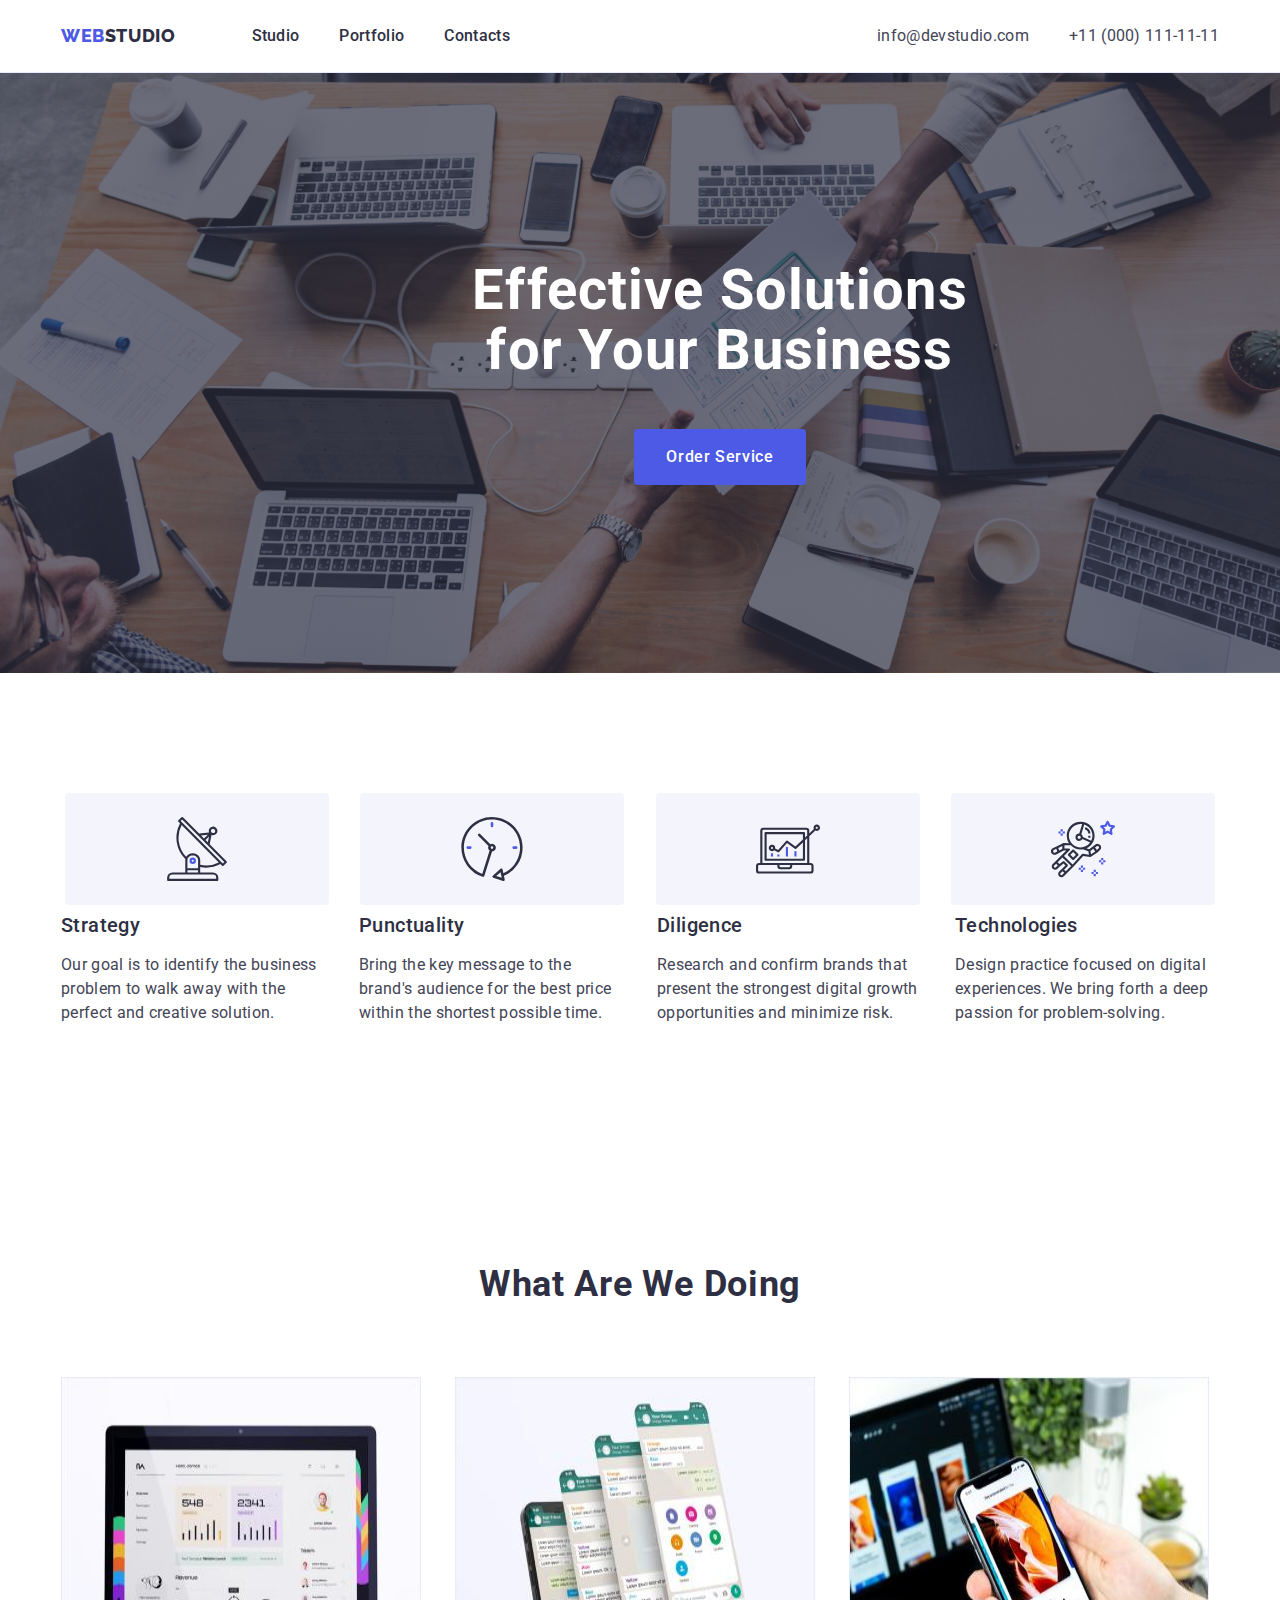
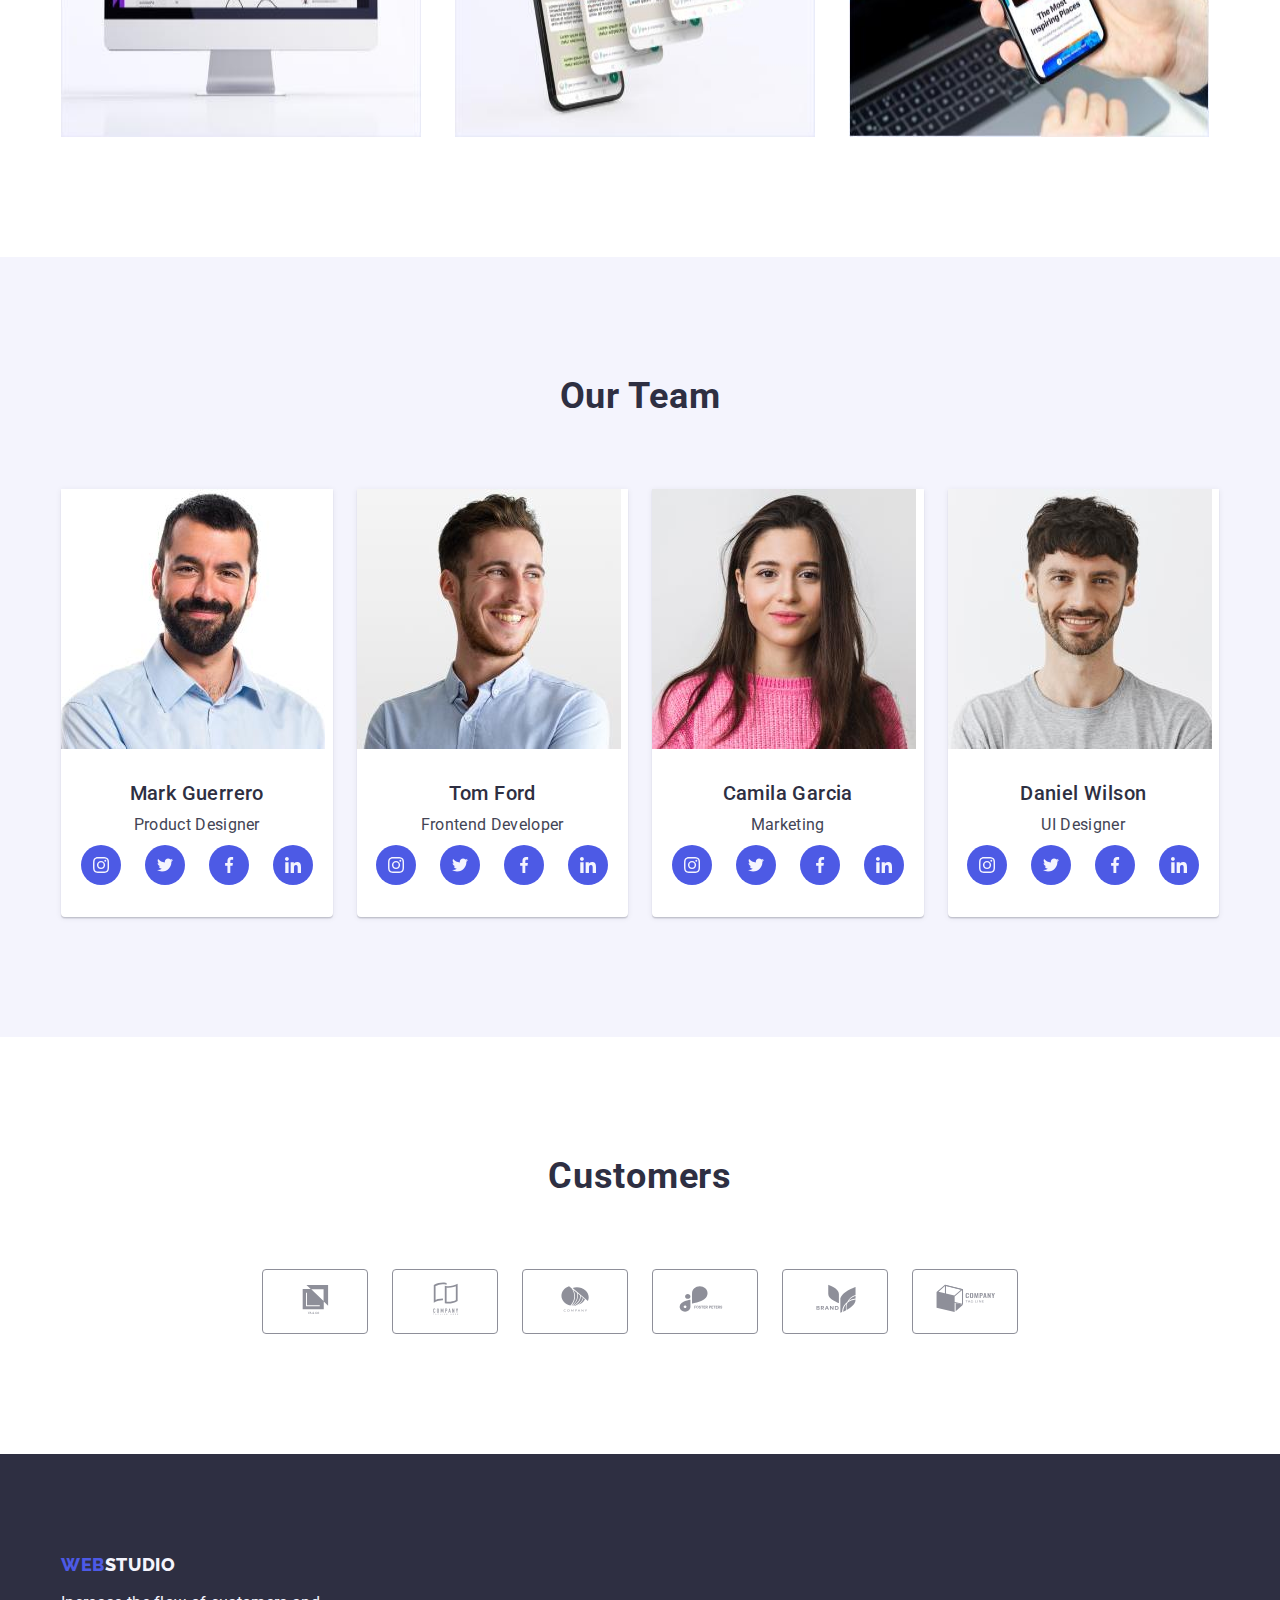
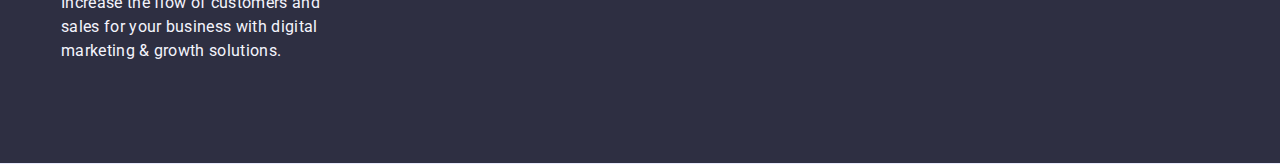
==== index.html @ c8a655fc "changed" ====
<!DOCTYPE html>
<html lang="en">
  <head>
    <meta charset="utf-8" />
    <title>Studio</title>
    <link rel="preconnect" href="https://fonts.googleapis.com" />
    <link rel="preconnect" href="https://fonts.gstatic.com" crossorigin />
    <link
      href="https://fonts.googleapis.com/css2?family=Raleway:wght@800&family=Roboto:wght@400;500;700;900&display=swap"
      rel="stylesheet"
    />
    <link
      rel="stylesheet"
      href="https://cdnjs.cloudflare.com/ajax/libs/modern-normalize/2.0.0/modern-normalize.min.css"
      integrity="sha512-4xo8blKMVCiXpTaLzQSLSw3KFOVPWhm/TRtuPVc4WG6kUgjH6J03IBuG7JZPkcWMxJ5huwaBpOpnwYElP/m6wg=="
      crossorigin="anonymous"
      referrerpolicy="no-referrer"
    />
    <link rel="stylesheet" href="./css/styles.css" />
  </head>
  <body>
    <header class="page-header">
      <div class="header-container container">
        <nav class="page-nav">
          <a href="./index.html" class="link-logo link">
            Web<span class="logo-web">Studio</span>
          </a>
          <ul class="page-nav-list list">
            <li>
              <a class="link-top link" href="./index.html">Studio</a>
            </li>
            <li>
              <a class="link-top link" href="./portfolio.html">Portfolio</a>
            </li>
            <li>
              <a class="link-top link" href="">Contacts</a>
            </li>
          </ul>
        </nav>
        <address>
          <ul class="link-contact list">
            <li>
              <a class="contact link" href="mailto:info@devstudio.com"
                >info@devstudio.com</a
              >
            </li>
            <li>
              <a class="contact link" href="tel:+110001111111"
                >+11 (000) 111-11-11</a
              >
            </li>
          </ul>
        </address>
      </div>
    </header>
    <main>
      <!--Hero-->
      <section class="hero">
        <div class="hero-container container">
          <h1 class="h-hero">Effective Solutions for Your Business</h1>
          <button class="button-hero" type="button">Order Service</button>
        </div>
      </section>
      <!--Section 1-->
      <section class="section">
        <div class="container">
          <h2 class="visually-hidden">Features</h2>
          <ul class="futures-icons list">
            <li class="futures-icons-list">
              <svg class="futures-icon" width="64" height="64">
                <use href="./images/sprite.svg#icon-antenna"></use>
              </svg>
            </li>
            <li class="futures-icons-list">
              <svg class="futures-icon" width="64" height="64">
                <use href="./images/sprite.svg#icon-clock"></use>
              </svg>
            </li>
            <li class="futures-icons-list">
              <svg class="futures-icon" width="64" height="64">
                <use href="./images/sprite.svg#icon-diagram"></use>
              </svg>
            </li>
            <li class="futures-icons-list">
              <svg class="futures-icon" width="64" height="64">
                <use href="./images/sprite.svg#icon-astronaut"></use>
              </svg>
            </li>
          </ul>
          <ul class="futures-list list">
            <li class="futures-item">
              <h3 class="heading-th">Strategy</h3>
              <p class="paragraph">
                Our goal is to identify the business problem to walk away with
                the perfect and creative solution.
              </p>
            </li>
            <li class="futures-item">
              <h3 class="heading-th">Punctuality</h3>
              <p class="paragraph">
                Bring the key message to the brand's audience for the best price
                within the shortest possible time.
              </p>
            </li>
            <li class="futures-item">
              <h3 class="heading-th">Diligence</h3>
              <p class="paragraph">
                Research and confirm brands that present the strongest digital
                growth opportunities and minimize risk.
              </p>
            </li>
            <li class="futures-item">
              <h3 class="heading-th">Technologies</h3>
              <p class="paragraph">
                Design practice focused on digital experiences. We bring forth a
                deep passion for problem-solving.
              </p>
            </li>
          </ul>
        </div>
      </section>
      <!--Section 2-->
      <section class="section">
        <div class="container">
          <h2 class="heading-doing heading-tw">What are we doing</h2>
          <ul class="doing-container list">
            <li class="doing-item">
              <img
                src="./images/screen.jpg"
                alt="Screen laptop"
                width="360"
                height="360"
              />
            </li>
            <li class="doing-item">
              <img
                src="./images/phone.jpg"
                alt="Phone screen"
                width="360"
                height="360"
              />
            </li>
            <li class="doing-item">
              <img
                src="./images/laptop.jpg"
                alt="Phone and screen"
                width="360"
                height="360"
              />
            </li>
          </ul>
        </div>
      </section>
      <!--Section 3-->
      <section class="team section">
        <div class="container">
          <h2 class="heading-tw">Our Team</h2>
          <ul class="team-list list">
            <li class="worker">
              <img
                src="./images/mark_guerrero.jpg"
                alt="Mark Guerrero"
                width="264"
              />
              <div class="worker-card">
                <h3 class="heading-th">Mark Guerrero</h3>
                <p class="paragraph">Product Designer</p>
                <ul class="worker-sotial-list list">
                  <li class="worker-sotial">
                    <svg class="sotial-icons" width="16" height="16">
                      <use href="./images/sprite.svg#icon-instagram"></use>
                    </svg>
                  </li>
                  <li class="worker-sotial">
                    <svg class="sotial-icons" width="16" height="16">
                      <use href="./images/sprite.svg#icon-twitter"></use>
                    </svg>
                  </li>
                  <li class="worker-sotial">
                    <svg class="sotial-icons" width="16" height="16">
                      <use href="./images/sprite.svg#icon-facebook"></use>
                    </svg>
                  </li>
                  <li class="worker-sotial">
                    <svg class="sotial-icons" width="16" height="16">
                      <use href="./images/sprite.svg#icon-linkedin"></use>
                    </svg>
                  </li>
                </ul>
              </div>
            </li>
            <li class="worker">
              <img src="./images/tom_ford.jpg" alt="Tom Ford" width="264" />
              <div class="worker-card">
                <h3 class="heading-th">Tom Ford</h3>
                <p class="paragraph">Frontend Developer</p>
                <ul class="worker-sotial-list list">
                  <li class="worker-sotial">
                    <svg class="sotial-icons" width="16" height="16">
                      <use href="./images/sprite.svg#icon-instagram"></use>
                    </svg>
                  </li>
                  <li class="worker-sotial">
                    <svg class="sotial-icons" width="16" height="16">
                      <use href="./images/sprite.svg#icon-twitter"></use>
                    </svg>
                  </li>
                  <li class="worker-sotial">
                    <svg class="sotial-icons" width="16" height="16">
                      <use href="./images/sprite.svg#icon-facebook"></use>
                    </svg>
                  </li>
                  <li class="worker-sotial">
                    <svg class="sotial-icons" width="16" height="16">
                      <use href="./images/sprite.svg#icon-linkedin"></use>
                    </svg>
                  </li>
                </ul>
              </div>
            </li>
            <li class="worker">
              <img
                src="./images/camila_garcia.jpg"
                alt="Camila Garcia"
                width="264"
              />
              <div class="worker-card">
                <h3 class="heading-th">Camila Garcia</h3>
                <p class="paragraph">Marketing</p>
                <ul class="worker-sotial-list list">
                  <li class="worker-sotial">
                    <svg class="sotial-icons" width="16" height="16">
                      <use href="./images/sprite.svg#icon-instagram"></use>
                    </svg>
                  </li>
                  <li class="worker-sotial">
                    <svg class="sotial-icons" width="16" height="16">
                      <use href="./images/sprite.svg#icon-twitter"></use>
                    </svg>
                  </li>
                  <li class="worker-sotial">
                    <svg class="sotial-icons" width="16" height="16">
                      <use href="./images/sprite.svg#icon-facebook"></use>
                    </svg>
                  </li>
                  <li class="worker-sotial">
                    <svg class="sotial-icons" width="16" height="16">
                      <use href="./images/sprite.svg#icon-linkedin"></use>
                    </svg>
                  </li>
                </ul>
              </div>
            </li>
            <li class="worker">
              <img
                src="./images/daniel_wilson.jpg"
                alt="Daniel Wilson"
                width="264"
              />
              <div class="worker-card">
                <h3 class="heading-th">Daniel Wilson</h3>
                <p class="paragraph">UI Designer</p>
                <ul class="worker-sotial-list list">
                  <li class="worker-sotial">
                    <svg class="sotial-icons" width="16" height="16">
                      <use href="./images/sprite.svg#icon-instagram"></use>
                    </svg>
                  </li>
                  <li class="worker-sotial">
                    <svg class="sotial-icons" width="16" height="16">
                      <use href="./images/sprite.svg#icon-twitter"></use>
                    </svg>
                  </li>
                  <li class="worker-sotial">
                    <svg class="sotial-icons" width="16" height="16">
                      <use href="./images/sprite.svg#icon-facebook"></use>
                    </svg>
                  </li>
                  <li class="worker-sotial">
                    <svg class="sotial-icons" width="16" height="16">
                      <use href="./images/sprite.svg#icon-linkedin"></use>
                    </svg>
                  </li>
                </ul>
              </div>
            </li>
          </ul>
        </div>
      </section>
      <!-- Section Customers -->
      <section class="customers section">
        <div class="container">
          <h2 class="heading-tw">Customers</h2>
          <ul class="customer-list list">
            <li class="customers-item">
              <svg class="customer-icon" width="104" height="56">
                <use href="./images/sprite.svg#icon-client-1"></use>
              </svg>
            </li>
            <li class="customers-item">
              <svg class="customer-icon" width="104" height="56">
                <use href="./images/sprite.svg#icon-client-2"></use>
              </svg>
            </li>
            <li class="customers-item">
              <svg class="customer-icon" width="104" height="56">
                <use href="./images/sprite.svg#icon-client-3"></use>
              </svg>
            </li>
            <li class="customers-item">
              <svg class="customer-icon" width="104" height="56">
                <use href="./images/sprite.svg#icon-client-4"></use>
              </svg>
            </li>
            <li class="customers-item">
              <svg class="customer-icon" width="104" height="56">
                <use href="./images/sprite.svg#icon-client-5"></use>
              </svg>
            </li>
            <li class="customers-item">
              <svg class="customer-icon" width="104" height="56">
                <use href="./images/sprite.svg#icon-client-6"></use>
              </svg>
            </li>
          </ul>
        </div>
      </section>
    </main>
    <footer class="basement">
      <div class="container">
        <a href="./index.html" class="link-logo link">
          Web<span class="logo-web">Studio</span>
        </a>
        <p class="basement-text">
          Increase the flow of customers and sales for your business with
          digital marketing & growth solutions.
        </p>
      </div>
    </footer>
  </body>
</html>
---- css/styles.css ----
:root {
    --navyblue: #2E2F42;
    --slate: #434455;
    --iris: #4D5AE5;
    --cloud: #F4F4FD;
    --white: #FFF;
    --ocean: #404BBF;
    --cornflower: #E7E9FC;
    --grey: rgba(46, 47, 66, 0.70);
    --lightslate: #8E8F99;
    --green: #31D0AA;
}

body {
    color: var(--slate);
    font-family: Roboto, sans-serif;
    font-size: 16px;
    font-weight: 400;
    line-height: 1.5;
    letter-spacing: 0.02em;
    background-color: var(--white);
    border-bottom: 1px solid var(--cornflower);
    margin: 0;

}

.list {
    list-style-type: none;
}

.heading-tw {
    color: var(--navyblue);
    text-align: center;
    font-size: 36px;
    font-weight: 700;
    line-height: 1.11;
    letter-spacing: 0.02em;
    text-transform: capitalize;
    margin-bottom: 72px;
}

.heading-th {
    color: var(--navyblue);
    font-size: 20px;
    font-weight: 500;
    line-height: 1.2;
    letter-spacing: 0.02em;
    margin-bottom: 8px;
}

.link {
    text-decoration: none;
}

.container {
    max-width: 1158px;
    padding: 0 15px;
    margin: 0 auto;
}

h1,
h2,
h3,
h4,
h5,
h6,
p {
    margin: 0;
}

ul,
ol {
    margin: 0;
    padding-left: 0;
}

img {
    display: block;
}

.visually-hidden {
    position: absolute;
    width: 1px;
    height: 1px;
    margin: -1px;
    border: 0;
    padding: 0;
    white-space: nowrap;
    clip-path: inset(100%);
    clip: rect(0 0 0 0);
    overflow: hidden;
}

.section {
    padding-top: 120px;
    padding-bottom: 120px;
}

/* Header section*/

.header-container {
    display: flex;
    align-items: center;
}

.page-header {
    border-bottom: 1px solid var(--cornflower)
}

.page-nav {
    display: flex;
    margin-right: auto;
    align-items: center;
}

.page-nav-list {
    display: flex;
    gap: 40px;
}

.link-contact {
    display: flex;
    gap: 40px;
}

.link-logo {
    color: var(--iris);
    font-family: Raleway, sans-serif;
    font-size: 18px;
    font-weight: 800;
    line-height: 1.17;
    letter-spacing: 0.034em;
    text-transform: uppercase;
    display: inline-flex;
    align-items: center;
    margin-right: 76px;
}

.logo-web {
    color: var(--navyblue);
    font-family: Raleway, sans-serif;
    font-size: 18px;
    font-weight: 800;
    line-height: 1.17;
    letter-spacing: 0.034em;
    text-transform: uppercase;
}

.link-top {
    display: block;
    color: var(--navyblue);
    font-weight: 500;
    font-size: 16px;
    line-height: 1.5;
    letter-spacing: 0.02em;
    padding-top: 24px;
    padding-bottom: 24px;

}

.link-top:hover,
.link-top:focus {
    color: var(--ocean);
}

.link-contact {
    font-style: normal;
}

.contact {
    display: block;
    padding-top: 24px;
    padding-bottom: 24px;
    color: var(--slate);
    font-size: 16px;
    line-height: 1.5;
    letter-spacing: 0.02em;
}

.contact:hover,
.contact:focus {
    color: var(--ocean);
}

/* STUDIO */
/* Hero section (1) */

.hero {
    background-color: var(--navyblue);
    background-image: linear-gradient(var(--grey), var(--grey)), 
        url('../images/people_office.jpg');
    background-repeat: no-repeat;
    background-size: cover;
    background-position: center;
    padding: 188px 0;
    margin: 0 auto;
    width: 1440px;
}

.hero .container {
    display: flex;
    align-items: center;
    flex-direction: column;
    gap: 48px;
}

.h-hero {
    color: var(--white);
    text-align: center;
    font-size: 56px;
    font-weight: 700;
    line-height: 1.07;
    letter-spacing: 0.02em;
    max-width: 496px
}

.button-hero {
    background-color: var(--iris);
    color: var(--white);
    font-family: "Roboto", sans-serif;
    text-align: center;
    font-size: 16px;
    font-weight: 500;
    line-height: 1.5;
    letter-spacing: 0.04em;
    cursor: pointer;
    min-width: 169px;
    height: 56px;
    border: none;
    border-radius: 4px;
    padding: 16px 32px;
}

.button-hero:hover,
.button-hero:focus {
    background-color: var(--ocean);
}

/* Future Studio Section (2)*/
.futures-list {
    display: flex;
    justify-content: space-between;
    gap: 24px;
}

.futures-item {
    display: flex;
    width: 264px;
    flex-direction: column;
    align-items: flex-start;
    gap: 8px;
}
.future-icons {
    display: flex;
    background: var(--cloud);
    border-radius: 4px;
    padding: 24px 100px;
}
.futures-icons {
    display: flex;
    gap: 24px;
    justify-content: space-around;
    margin-bottom: 8px;
}
.futures-icons-list {
    display: flex;
    padding: 24px 100px;
    border-radius: 4px;
    background-color: var(--cloud);
}

/* Doing section (3)*/

.doing-item {
    width: calc((100% - 48px) / 3);
}

.doing-container {
    display: flex;
    gap: 24px;
}

/* Team section (4) */
.team {
    background-color: var(--cloud);
}

.team-list {
    display: flex;
    gap: 24px;

}

.worker {
    width: calc((100% - 72px) / 4);
    border-radius: 0px 0px 4px 4px;
    background-color: var(--white);
    box-shadow: 0px 2px 1px 0px rgba(46, 47, 66, 0.08), 0px 1px 1px 0px rgba(46, 47, 66, 0.16), 0px 1px 6px 0px rgba(46, 47, 66, 0.08);
}

.worker-card {
    padding: 32px 0;
}

.worker-card .heading-th {
    text-align: center;
    margin-bottom: 8px;
}

.worker-card .paragraph {
    text-align: center;
}

.paragraph {
    color: var(--slate);
    font-size: 16px;
    line-height: 1.5;
    letter-spacing: 0.02em;
}

.worker-sotial-list {
    display: flex;
    justify-content: center;
    align-items: center;
    gap: 24px;
    margin-top: 8px;
}

.worker-sotial { 
    display: flex;
    width: 40px;
    height: 40px;
    border-radius: 50%;
    background: var(--iris);
    justify-content: center;
    align-items: center;
 }

.worker-sotial:hover,
.worker-sotial:focus {
    background-color: var(--green);
}
/* Customers section */

.customer-list {
    display: flex;
    justify-content: center;
    gap: 24px;
}
.customers-item {
    max-width: 168px;
    border-radius: 4px;
    border: 1px solid var(--lightslate);
}
/* PORTFOLIO */
/* Portfolio filter */

.filter {
    display: flex;
    padding: 12px 24px;
    justify-content: center;
    align-items: center;
    border-radius: 4px;
    border: 1px solid var(--cornflower);
    font-family: "Roboto", sans-serif;
    color: var(--iris);
    font-size: 16px;
    line-height: 1.5;
    letter-spacing: 0.04em;
    font-weight: 500;
    background-color: var(--cloud);
    cursor: pointer;
}

.filter:hover,
.filter:focus {
    color: var(--white);
    background-color: var(--ocean);
    border: 1px solid transparent;
}

.portfolio-but {
    display: flex;
    justify-content: center;
    gap: 24px;
    margin-bottom: 72px;
}

/* Portfolio section Cards */

.cards {
    display: flex;
    flex-wrap: wrap;
    gap: 48px 24px;
}

.cards-heading {
    color: var(--navyblue);
    font-weight: 500;
    font-size: 20px;
    line-height: 1.2;
    letter-spacing: 0.02em;
    margin-bottom: 8px;
}

.portfolio-card {
    width: calc((100% - 48px) / 3);
}

.portfolio-filters {
    padding: 96px 0 120px 0;
}

.portfolio-text {
    padding: 32px 16px;
    border: 1px solid var(--cornflower);
    border-top: none;
}

/* FOOTER */
.basement {
    background-color: var(--navyblue);
    padding: 100px 0;
}

.basement-text {
    color: var(--cloud);
    max-width: 264px;
}

.basement .logo-web {
    color: var(--cloud)
}

.basement .link-logo {
    display: inline-block;
    margin-bottom: 16px;
}

.basement .container {
    display: block;
}
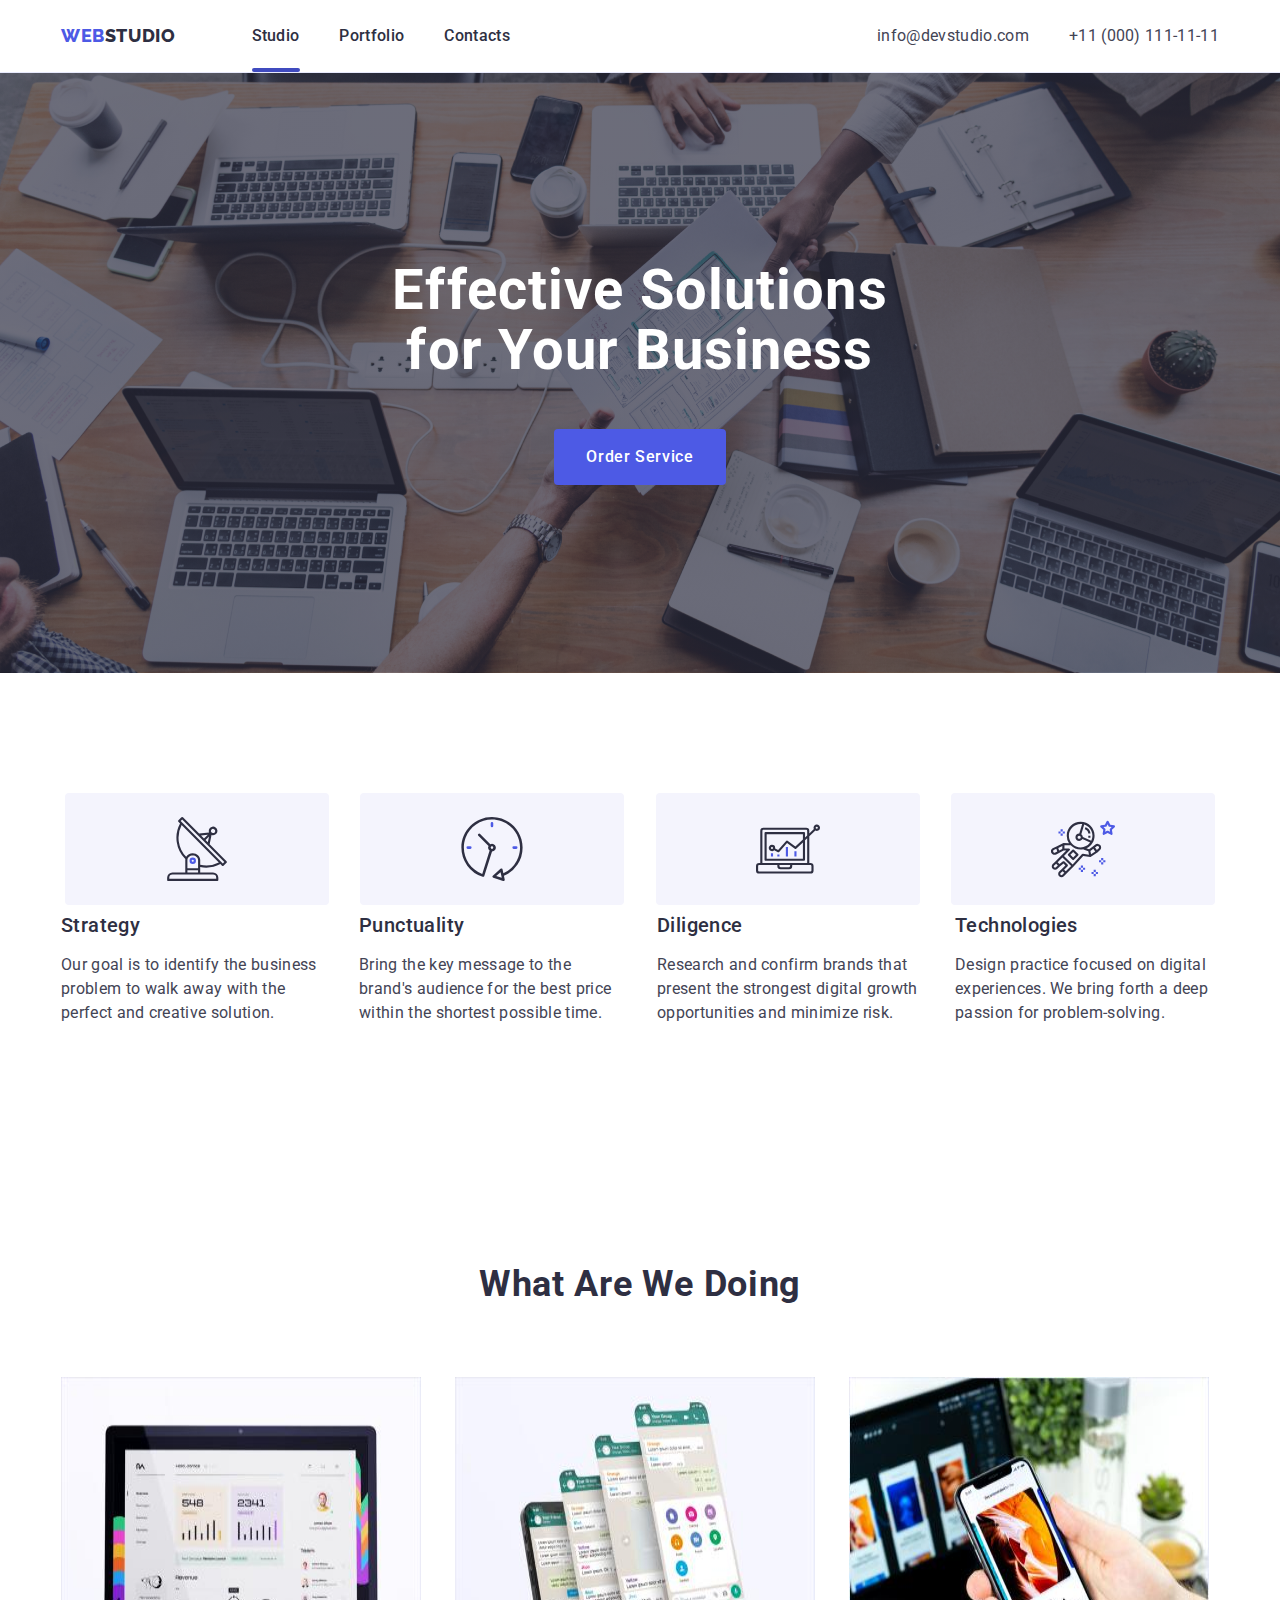
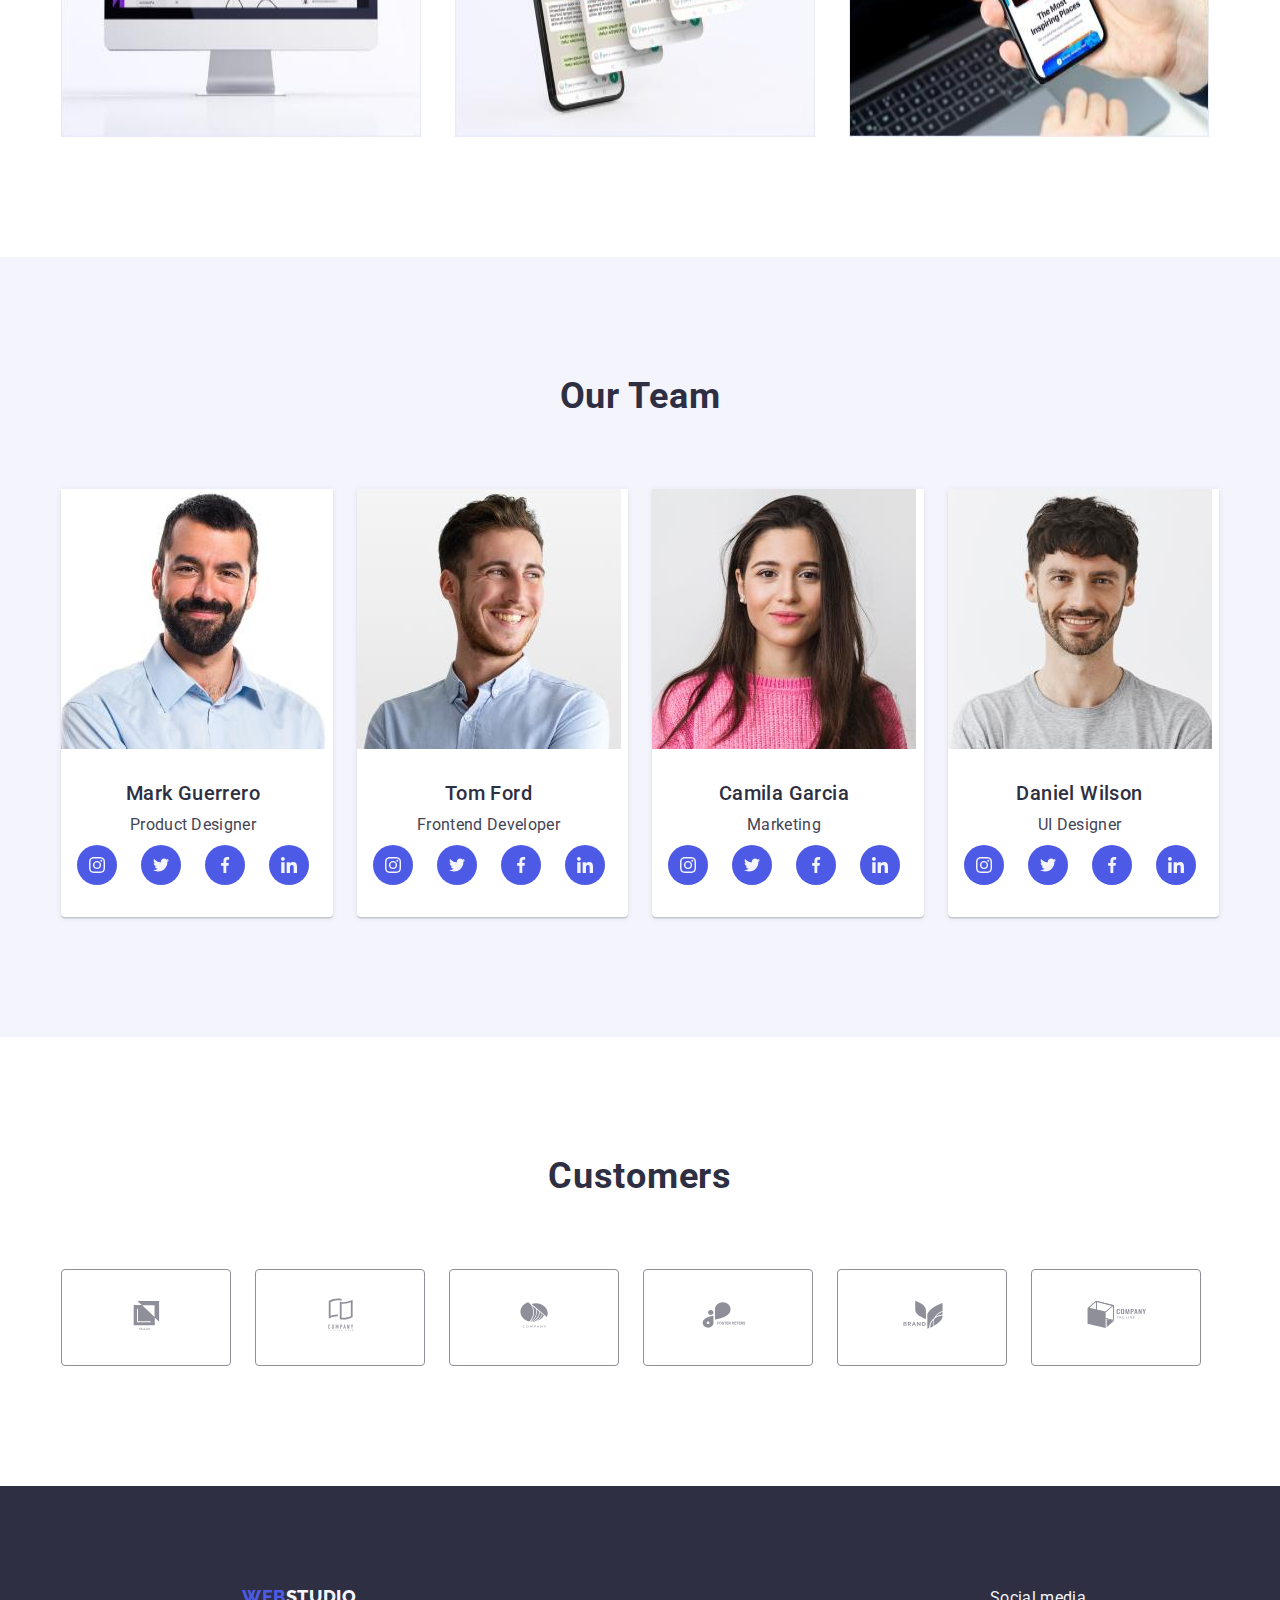
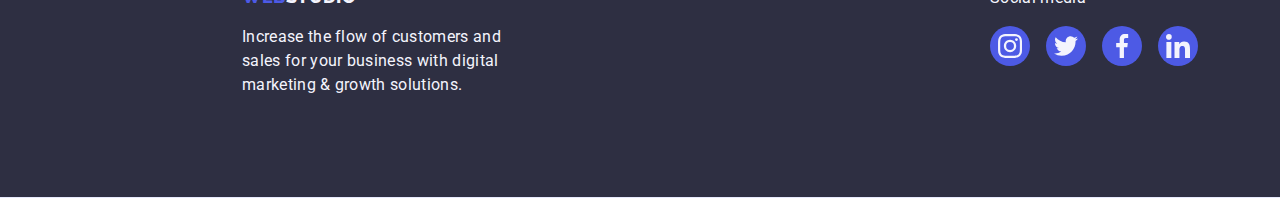
==== commit f4c72246: "work" ====
--- a/index.html
+++ b/index.html
@@ -26,13 +26,13 @@
             Web<span class="logo-web">Studio</span>
           </a>
           <ul class="page-nav-list list">
-            <li>
-              <a class="link-top link" href="./index.html">Studio</a>
-            </li>
-            <li>
+            <li class="nav-link">
+              <a class="link-top studio link" href="./index.html">Studio</a>
+            </li>
+            <li class="nav-link">
               <a class="link-top link" href="./portfolio.html">Portfolio</a>
             </li>
-            <li>
+            <li class="nav-link">
               <a class="link-top link" href="">Contacts</a>
             </li>
           </ul>
@@ -58,7 +58,19 @@
       <section class="hero">
         <div class="hero-container container">
           <h1 class="h-hero">Effective Solutions for Your Business</h1>
-          <button class="button-hero" type="button">Order Service</button>
+          <button class="button-hero" type="button" data-modal-open>
+            Order Service
+          </button>
+
+          <div class="backdrop is-hidden" data-modal>
+            <div class="modal">
+              <button class="modal-btn" type="button" data-modal-close>
+                <svg class="modal-btn-icon" width="8" height="8">
+                  <use href="./images/icons.svg#icon-close-black"></use>
+                </svg>
+              </button>
+            </div>
+          </div>
         </div>
       </section>
       <!--Section 1-->
@@ -68,22 +80,22 @@
           <ul class="futures-icons list">
             <li class="futures-icons-list">
               <svg class="futures-icon" width="64" height="64">
-                <use href="./images/sprite.svg#icon-antenna"></use>
+                <use href="./images/icons.svg#icon-antenna"></use>
               </svg>
             </li>
             <li class="futures-icons-list">
               <svg class="futures-icon" width="64" height="64">
-                <use href="./images/sprite.svg#icon-clock"></use>
+                <use href="./images/icons.svg#icon-clock"></use>
               </svg>
             </li>
             <li class="futures-icons-list">
               <svg class="futures-icon" width="64" height="64">
-                <use href="./images/sprite.svg#icon-diagram"></use>
+                <use href="./images/icons.svg#icon-diagram"></use>
               </svg>
             </li>
             <li class="futures-icons-list">
               <svg class="futures-icon" width="64" height="64">
-                <use href="./images/sprite.svg#icon-astronaut"></use>
+                <use href="./images/icons.svg#icon-astronaut"></use>
               </svg>
             </li>
           </ul>
@@ -168,22 +180,22 @@
                 <ul class="worker-sotial-list list">
                   <li class="worker-sotial">
                     <svg class="sotial-icons" width="16" height="16">
-                      <use href="./images/sprite.svg#icon-instagram"></use>
-                    </svg>
-                  </li>
-                  <li class="worker-sotial">
-                    <svg class="sotial-icons" width="16" height="16">
-                      <use href="./images/sprite.svg#icon-twitter"></use>
-                    </svg>
-                  </li>
-                  <li class="worker-sotial">
-                    <svg class="sotial-icons" width="16" height="16">
-                      <use href="./images/sprite.svg#icon-facebook"></use>
-                    </svg>
-                  </li>
-                  <li class="worker-sotial">
-                    <svg class="sotial-icons" width="16" height="16">
-                      <use href="./images/sprite.svg#icon-linkedin"></use>
+                      <use href="./images/icons.svg#icon-instagram"></use>
+                    </svg>
+                  </li>
+                  <li class="worker-sotial">
+                    <svg class="sotial-icons" width="16" height="16">
+                      <use href="./images/icons.svg#icon-twitter"></use>
+                    </svg>
+                  </li>
+                  <li class="worker-sotial">
+                    <svg class="sotial-icons" width="16" height="16">
+                      <use href="./images/icons.svg#icon-facebook"></use>
+                    </svg>
+                  </li>
+                  <li class="worker-sotial">
+                    <svg class="sotial-icons" width="16" height="16">
+                      <use href="./images/icons.svg#icon-linkedin"></use>
                     </svg>
                   </li>
                 </ul>
@@ -197,22 +209,22 @@
                 <ul class="worker-sotial-list list">
                   <li class="worker-sotial">
                     <svg class="sotial-icons" width="16" height="16">
-                      <use href="./images/sprite.svg#icon-instagram"></use>
-                    </svg>
-                  </li>
-                  <li class="worker-sotial">
-                    <svg class="sotial-icons" width="16" height="16">
-                      <use href="./images/sprite.svg#icon-twitter"></use>
-                    </svg>
-                  </li>
-                  <li class="worker-sotial">
-                    <svg class="sotial-icons" width="16" height="16">
-                      <use href="./images/sprite.svg#icon-facebook"></use>
-                    </svg>
-                  </li>
-                  <li class="worker-sotial">
-                    <svg class="sotial-icons" width="16" height="16">
-                      <use href="./images/sprite.svg#icon-linkedin"></use>
+                      <use href="./images/icons.svg#icon-instagram"></use>
+                    </svg>
+                  </li>
+                  <li class="worker-sotial">
+                    <svg class="sotial-icons" width="16" height="16">
+                      <use href="./images/icons.svg#icon-twitter"></use>
+                    </svg>
+                  </li>
+                  <li class="worker-sotial">
+                    <svg class="sotial-icons" width="16" height="16">
+                      <use href="./images/icons.svg#icon-facebook"></use>
+                    </svg>
+                  </li>
+                  <li class="worker-sotial">
+                    <svg class="sotial-icons" width="16" height="16">
+                      <use href="./images/icons.svg#icon-linkedin"></use>
                     </svg>
                   </li>
                 </ul>
@@ -230,22 +242,22 @@
                 <ul class="worker-sotial-list list">
                   <li class="worker-sotial">
                     <svg class="sotial-icons" width="16" height="16">
-                      <use href="./images/sprite.svg#icon-instagram"></use>
-                    </svg>
-                  </li>
-                  <li class="worker-sotial">
-                    <svg class="sotial-icons" width="16" height="16">
-                      <use href="./images/sprite.svg#icon-twitter"></use>
-                    </svg>
-                  </li>
-                  <li class="worker-sotial">
-                    <svg class="sotial-icons" width="16" height="16">
-                      <use href="./images/sprite.svg#icon-facebook"></use>
-                    </svg>
-                  </li>
-                  <li class="worker-sotial">
-                    <svg class="sotial-icons" width="16" height="16">
-                      <use href="./images/sprite.svg#icon-linkedin"></use>
+                      <use href="./images/icons.svg#icon-instagram"></use>
+                    </svg>
+                  </li>
+                  <li class="worker-sotial">
+                    <svg class="sotial-icons" width="16" height="16">
+                      <use href="./images/icons.svg#icon-twitter"></use>
+                    </svg>
+                  </li>
+                  <li class="worker-sotial">
+                    <svg class="sotial-icons" width="16" height="16">
+                      <use href="./images/icons.svg#icon-facebook"></use>
+                    </svg>
+                  </li>
+                  <li class="worker-sotial">
+                    <svg class="sotial-icons" width="16" height="16">
+                      <use href="./images/icons.svg#icon-linkedin"></use>
                     </svg>
                   </li>
                 </ul>
@@ -263,22 +275,22 @@
                 <ul class="worker-sotial-list list">
                   <li class="worker-sotial">
                     <svg class="sotial-icons" width="16" height="16">
-                      <use href="./images/sprite.svg#icon-instagram"></use>
-                    </svg>
-                  </li>
-                  <li class="worker-sotial">
-                    <svg class="sotial-icons" width="16" height="16">
-                      <use href="./images/sprite.svg#icon-twitter"></use>
-                    </svg>
-                  </li>
-                  <li class="worker-sotial">
-                    <svg class="sotial-icons" width="16" height="16">
-                      <use href="./images/sprite.svg#icon-facebook"></use>
-                    </svg>
-                  </li>
-                  <li class="worker-sotial">
-                    <svg class="sotial-icons" width="16" height="16">
-                      <use href="./images/sprite.svg#icon-linkedin"></use>
+                      <use href="./images/icons.svg#icon-instagram"></use>
+                    </svg>
+                  </li>
+                  <li class="worker-sotial">
+                    <svg class="sotial-icons" width="16" height="16">
+                      <use href="./images/icons.svg#icon-twitter"></use>
+                    </svg>
+                  </li>
+                  <li class="worker-sotial">
+                    <svg class="sotial-icons" width="16" height="16">
+                      <use href="./images/icons.svg#icon-facebook"></use>
+                    </svg>
+                  </li>
+                  <li class="worker-sotial">
+                    <svg class="sotial-icons" width="16" height="16">
+                      <use href="./images/icons.svg#icon-linkedin"></use>
                     </svg>
                   </li>
                 </ul>
@@ -294,32 +306,32 @@
           <ul class="customer-list list">
             <li class="customers-item">
               <svg class="customer-icon" width="104" height="56">
-                <use href="./images/sprite.svg#icon-client-1"></use>
-              </svg>
-            </li>
-            <li class="customers-item">
-              <svg class="customer-icon" width="104" height="56">
-                <use href="./images/sprite.svg#icon-client-2"></use>
-              </svg>
-            </li>
-            <li class="customers-item">
-              <svg class="customer-icon" width="104" height="56">
-                <use href="./images/sprite.svg#icon-client-3"></use>
-              </svg>
-            </li>
-            <li class="customers-item">
-              <svg class="customer-icon" width="104" height="56">
-                <use href="./images/sprite.svg#icon-client-4"></use>
-              </svg>
-            </li>
-            <li class="customers-item">
-              <svg class="customer-icon" width="104" height="56">
-                <use href="./images/sprite.svg#icon-client-5"></use>
-              </svg>
-            </li>
-            <li class="customers-item">
-              <svg class="customer-icon" width="104" height="56">
-                <use href="./images/sprite.svg#icon-client-6"></use>
+                <use href="./images/icons.svg#icon-client-1"></use>
+              </svg>
+            </li>
+            <li class="customers-item">
+              <svg class="customer-icon" width="104" height="56">
+                <use href="./images/icons.svg#icon-client-2"></use>
+              </svg>
+            </li>
+            <li class="customers-item">
+              <svg class="customer-icon" width="104" height="56">
+                <use href="./images/icons.svg#icon-client-3"></use>
+              </svg>
+            </li>
+            <li class="customers-item">
+              <svg class="customer-icon" width="104" height="56">
+                <use href="./images/icons.svg#icon-client-4"></use>
+              </svg>
+            </li>
+            <li class="customers-item">
+              <svg class="customer-icon" width="104" height="56">
+                <use href="./images/icons.svg#icon-client-5"></use>
+              </svg>
+            </li>
+            <li class="customers-item">
+              <svg class="customer-icon" width="104" height="56">
+                <use href="./images/icons.svg#icon-client-6"></use>
               </svg>
             </li>
           </ul>
@@ -327,7 +339,7 @@
       </section>
     </main>
     <footer class="basement">
-      <div class="container">
+      <div class="container-base-logo container">
         <a href="./index.html" class="link-logo link">
           Web<span class="logo-web">Studio</span>
         </a>
@@ -336,6 +348,32 @@
           digital marketing & growth solutions.
         </p>
       </div>
+      <div class="container-base-sotial container">
+        <p class="basement-text">Social media</p>
+        <ul class="base-sotial list">
+          <li class="base-icon">
+            <svg class="sotial-icon" width="24" height="24">
+              <use href="./images/icons.svg#icon-instagram"></use>
+            </svg>
+          </li>
+          <li class="base-icon">
+            <svg class="sotial-icon" width="24" height="24">
+              <use href="./images/icons.svg#icon-twitter"></use>
+            </svg>
+          </li>
+          <li class="base-icon">
+            <svg class="sotial-icon" width="24" height="24">
+              <use href="./images/icons.svg#icon-facebook"></use>
+            </svg>
+          </li>
+          <li class="base-icon">
+            <svg class="sotial-icon" width="24" height="24">
+              <use href="./images/icons.svg#icon-linkedin"></use>
+            </svg>
+          </li>
+        </ul>
+      </div>
     </footer>
+    <script src="./js/modal.js"></script>
   </body>
 </html>
--- a/css/styles.css
+++ b/css/styles.css
@@ -9,6 +9,8 @@
     --grey: rgba(46, 47, 66, 0.70);
     --lightslate: #8E8F99;
     --green: #31D0AA;
+    --navyblue-modal: rgba(46, 47, 66, 0.40);
+    --dairy: #FCFCFC;
 }
 
 body {
@@ -118,6 +120,10 @@
     gap: 40px;
 }
 
+.nav-link {
+    position: relative;
+}
+
 .link-contact {
     display: flex;
     gap: 40px;
@@ -155,12 +161,38 @@
     letter-spacing: 0.02em;
     padding-top: 24px;
     padding-bottom: 24px;
-
+    transition-property: color;
+    transition-timing-function: cubic-bezier(0.4, 0, 0.2, 1);
+    transition-duration: 250ms;
 }
 
 .link-top:hover,
 .link-top:focus {
     color: var(--ocean);
+}
+
+.studio::after {
+    position: absolute;
+    bottom: 0;
+    left: 0;
+    content: '';
+    display: block;
+    width: 48px;
+    height: 4px;
+    border-radius: 2px;
+    background-color: var(--ocean);
+}
+
+.portfolio::after {
+    position: absolute;
+    bottom: 0;
+    left: 0;
+    content: '';
+    display: block;
+    width: 66px;
+    height: 4px;
+    border-radius: 2px;
+    background-color: var(--ocean);
 }
 
 .link-contact {
@@ -175,6 +207,9 @@
     font-size: 16px;
     line-height: 1.5;
     letter-spacing: 0.02em;
+    transition-property: color;
+    transition-timing-function: cubic-bezier(0.4, 0, 0.2, 1);
+    transition-duration: 250ms;
 }
 
 .contact:hover,
@@ -194,7 +229,7 @@
     background-position: center;
     padding: 188px 0;
     margin: 0 auto;
-    width: 1440px;
+    max-width: 1440px;
 }
 
 .hero .container {
@@ -229,11 +264,78 @@
     border: none;
     border-radius: 4px;
     padding: 16px 32px;
+    transition-property: background-color;
+    transition-timing-function: cubic-bezier(0.4, 0, 0.2, 1);
 }
 
 .button-hero:hover,
 .button-hero:focus {
     background-color: var(--ocean);
+    transition-duration: 250ms;
+}
+
+.backdrop {
+    background: var(--navyblue-modal);
+    position: fixed;
+    top: 0;
+    left: 0;
+    width: 100%;
+    height: 100%;
+
+    opacity: 1;
+    visibility: visible;
+    transition: opacity 250ms ease-in-out, visibility 250ms ease-in-out;
+}
+
+.modal {
+    position: absolute;
+    top: 50%;
+    left: 50%;
+    transform: translateX(-50%) translateY(-50%);
+    width: 408px;
+    min-height: 584px;
+    border-radius: 4px;
+    background-color: var(--dairy);
+    box-shadow: 0px 2px 1px 0px rgba(0, 0, 0, 0.20), 
+        0px 1px 3px 0px rgba(0, 0, 0, 0.12), 
+        0px 1px 1px 0px rgba(0, 0, 0, 0.14);
+    transition: transform 250ms cubic-bezier(0.4, 0, 0.2, 1),
+                opacity 250ms cubic-bezier(0.4, 0, 0.2, 1);
+}
+
+.backdrop.is-hidden .modal{
+    transform: translateX(-50%) translateY(-70%);
+    opacity: 0;
+}
+
+.modal-btn {
+    display: flex;
+    justify-content: center;
+    align-items: center;
+    padding: 0;
+    width: 24px;
+    height: 24px;
+    border: #d0d2e3;
+    background-color: var(--cornflower);
+    border-radius: 50%;
+    cursor: pointer;
+    position: absolute;
+    top: 24px;
+    right: 24px;
+    transition: background-color 250ms cubic-bezier(0.4, 0, 0.2, 1), 
+                fill 250ms cubic-bezier(0.4, 0, 0.2, 1);
+}
+
+.modal-btn:hover,
+.modal-btn:focus {
+    background-color: var(--ocean);
+    fill: var(--white)
+}
+
+.backdrop.is-hidden {
+    opacity: 0;
+    pointer-events: none;
+    visibility: hidden;
 }
 
 /* Future Studio Section (2)*/
@@ -283,6 +385,8 @@
 /* Team section (4) */
 .team {
     background-color: var(--cloud);
+    max-width: 1440px;
+    margin: 0 auto;
 }
 
 .team-list {
@@ -295,11 +399,14 @@
     width: calc((100% - 72px) / 4);
     border-radius: 0px 0px 4px 4px;
     background-color: var(--white);
-    box-shadow: 0px 2px 1px 0px rgba(46, 47, 66, 0.08), 0px 1px 1px 0px rgba(46, 47, 66, 0.16), 0px 1px 6px 0px rgba(46, 47, 66, 0.08);
+    box-shadow: 0px 2px 1px 0px rgba(46, 47, 66, 0.08), 
+    0px 1px 1px 0px rgba(46, 47, 66, 0.16), 
+    0px 1px 6px 0px rgba(46, 47, 66, 0.08);
 }
 
 .worker-card {
     padding: 32px 0;
+    width: 264px;
 }
 
 .worker-card .heading-th {
@@ -334,6 +441,10 @@
     background: var(--iris);
     justify-content: center;
     align-items: center;
+    flex-shrink: 0;
+    transition-property: background-color;
+    transition-timing-function: cubic-bezier(0.4, 0, 0.2, 1);
+    transition-duration: 250ms;
  }
 
 .worker-sotial:hover,
@@ -343,12 +454,13 @@
 /* Customers section */
 
 .customer-list {
-    display: flex;
+    display: inline-flex;
     justify-content: center;
     gap: 24px;
 }
 .customers-item {
-    max-width: 168px;
+    width: calc((100% - 5*24px) / 6);
+    padding: 16px 32px;
     border-radius: 4px;
     border: 1px solid var(--lightslate);
 }
@@ -370,6 +482,9 @@
     font-weight: 500;
     background-color: var(--cloud);
     cursor: pointer;
+    transition-property: background-color, color, border;
+    transition-timing-function: cubic-bezier(0.4, 0, 0.2, 1);
+    transition-duration: 250ms;
 }
 
 .filter:hover,
@@ -377,6 +492,9 @@
     color: var(--white);
     background-color: var(--ocean);
     border: 1px solid transparent;
+    box-shadow: 0px 2px 2px 0px rgba(0, 0, 0, 0.12), 
+      0px 2px 1px 0px rgba(0, 0, 0, 0.08), 
+      0px 3px 1px 0px rgba(0, 0, 0, 0.10);
 }
 
 .portfolio-but {
@@ -405,6 +523,8 @@
 
 .portfolio-card {
     width: calc((100% - 48px) / 3);
+    border: 1px solid var(--cornflower);
+    background-color: var(--white);
 }
 
 .portfolio-filters {
@@ -417,10 +537,32 @@
     border-top: none;
 }
 
+.card-wrapper {
+    position: relative;
+}
+
+.wrapper {
+    position: absolute;
+    top: 0;
+    left: 0;
+    transform: translateY(100px);
+    background-color: var(--iris);
+    width: 360px;
+    height: 300px;
+    padding: 40px 32px 164px 32px;
+}
+
+.wrapper-text {
+    color: var(--cloud);
+}
+
 /* FOOTER */
 .basement {
+    display: flex;
     background-color: var(--navyblue);
     padding: 100px 0;
+    margin: 0 auto;
+    min-width: 1440px;
 }
 
 .basement-text {
@@ -432,11 +574,31 @@
     color: var(--cloud)
 }
 
-.basement .link-logo {
-    display: inline-block;
+.base-sotial {
+    display: flex;
+    gap: 16px;
+}
+.container-base-sotial .basement-text {
     margin-bottom: 16px;
 }
-
-.basement .container {
-    display: block;
-}+.container-base-logo > a {
+    margin-bottom: 18px;
+}
+.base-icon {
+    display: flex;
+    width: 40px;
+    height: 40px;
+    border-radius: 50%;
+    background: var(--iris);
+    justify-content: center;
+    align-items: center;
+    flex-shrink: 0;
+    transition-property: background-color;
+    transition-timing-function: cubic-bezier(0.4, 0, 0.2, 1);
+    transition-duration: 250ms;
+}
+        
+.base-icon:hover,
+.base-icon:focus {
+    background-color: var(--green);
+}
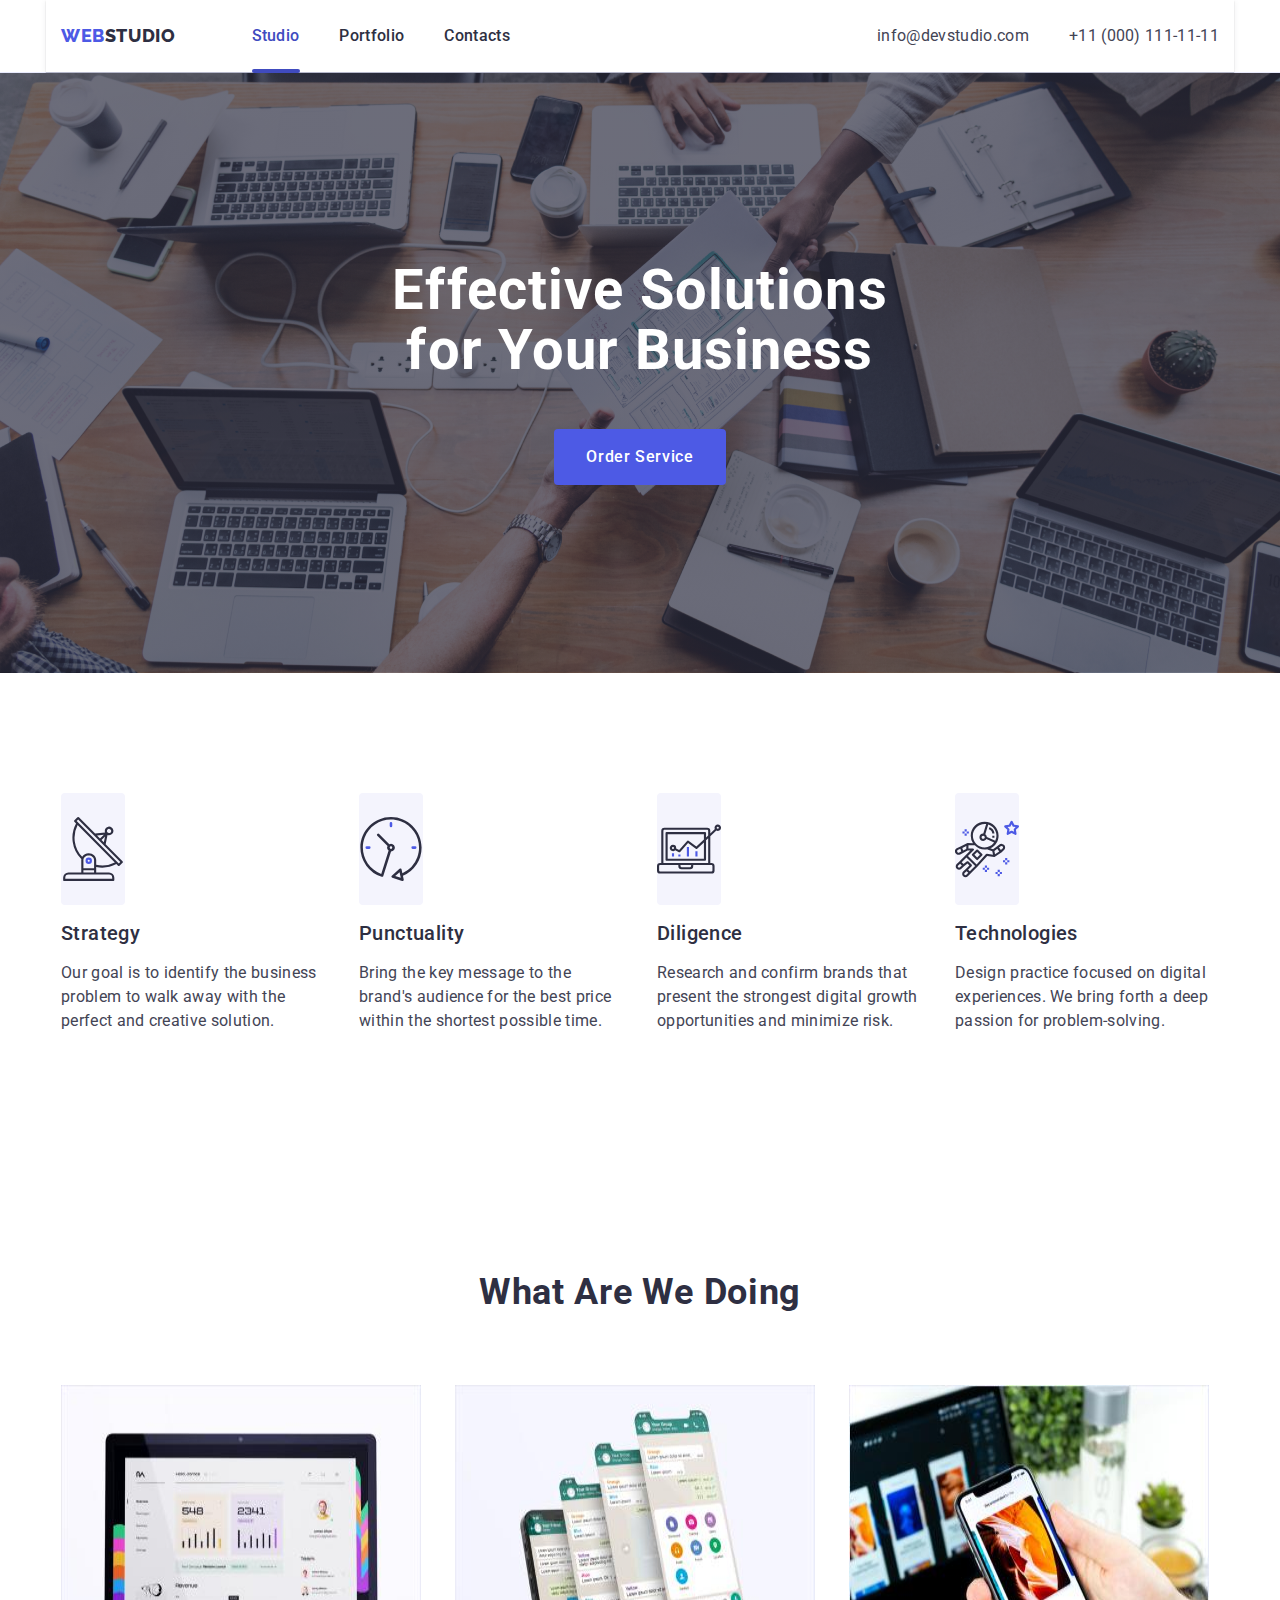
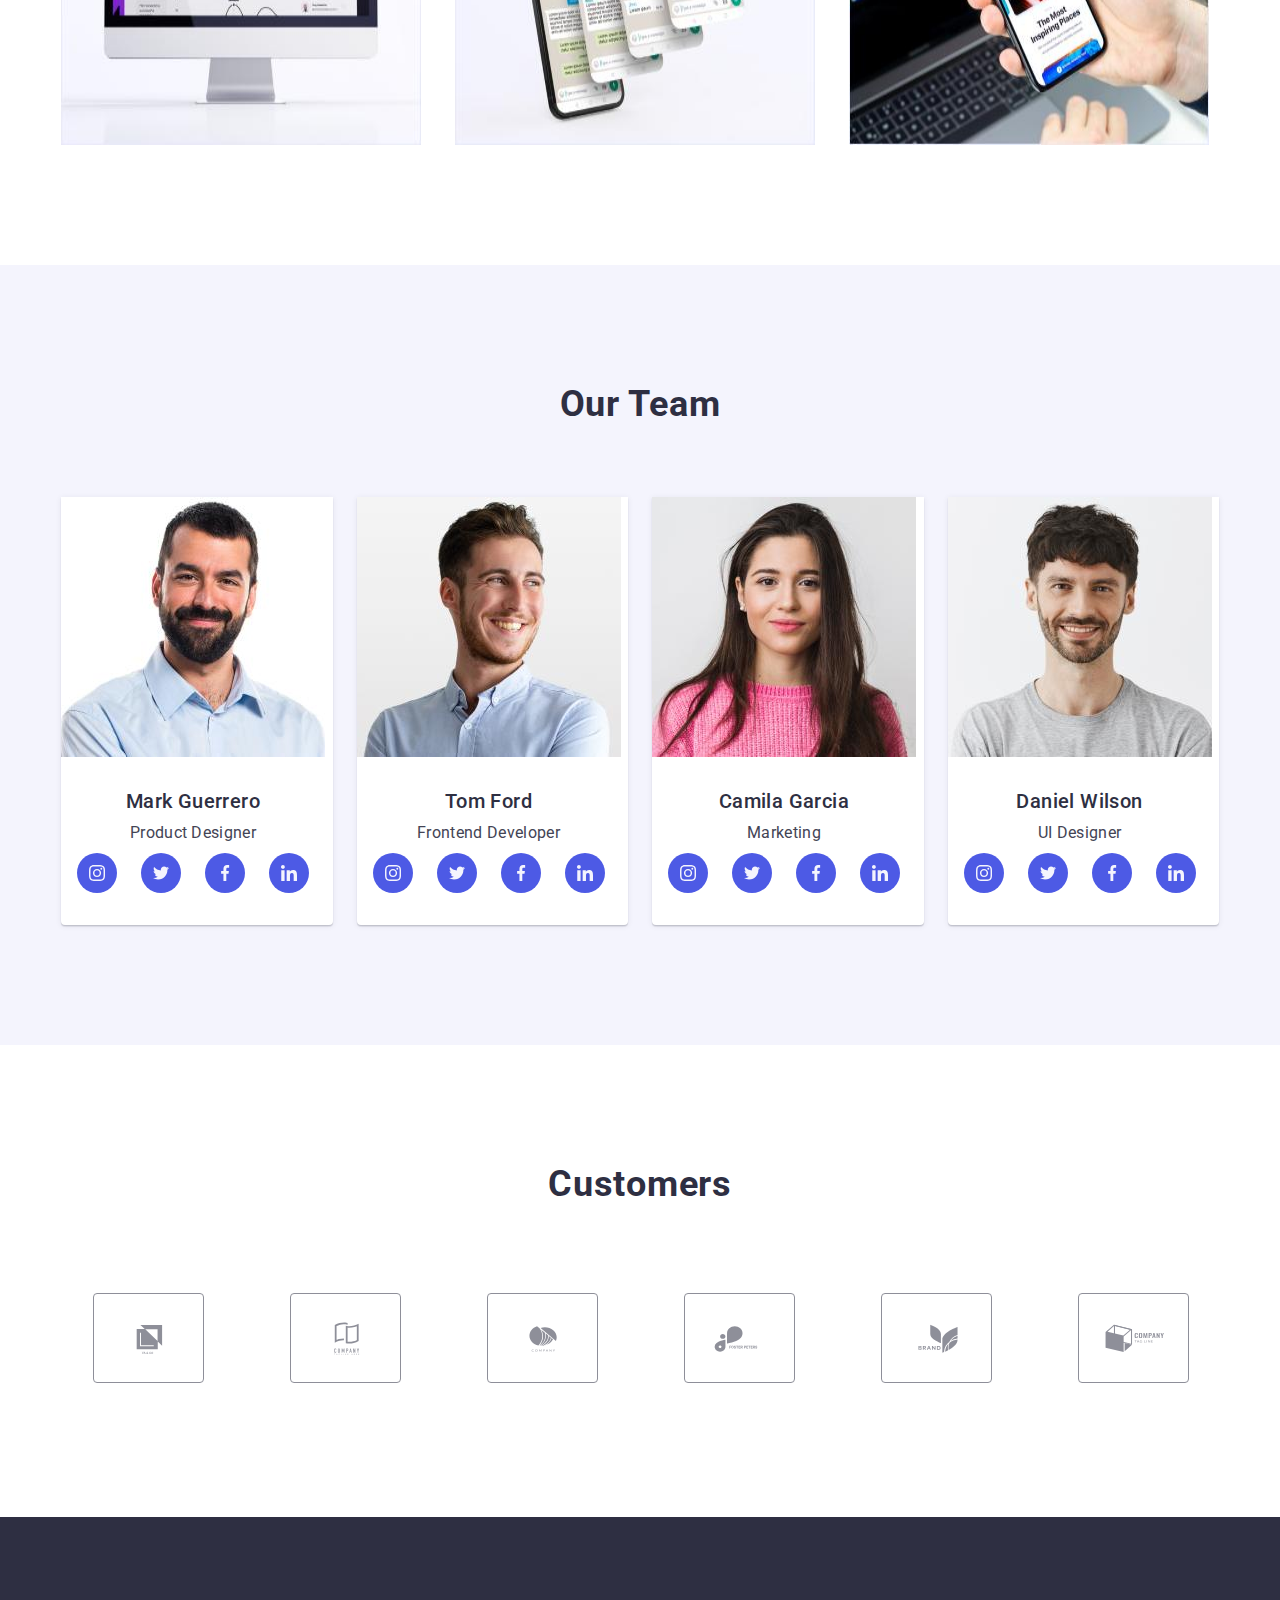
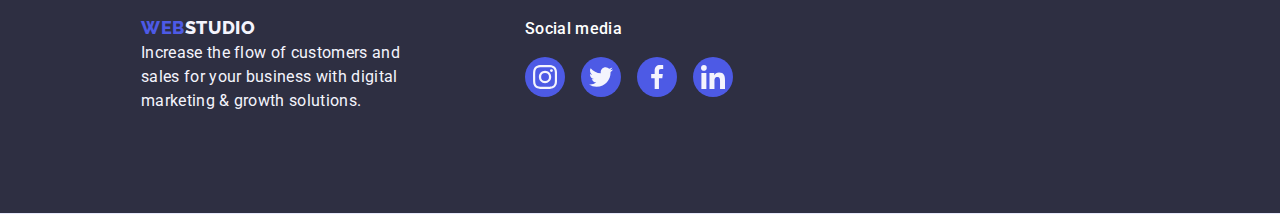
==== commit cd9c49b9: "fixed" ====
--- a/index.html
+++ b/index.html
@@ -61,46 +61,19 @@
           <button class="button-hero" type="button" data-modal-open>
             Order Service
           </button>
-
-          <div class="backdrop is-hidden" data-modal>
-            <div class="modal">
-              <button class="modal-btn" type="button" data-modal-close>
-                <svg class="modal-btn-icon" width="8" height="8">
-                  <use href="./images/icons.svg#icon-close-black"></use>
-                </svg>
-              </button>
-            </div>
-          </div>
         </div>
       </section>
       <!--Section 1-->
       <section class="section">
         <div class="container">
           <h2 class="visually-hidden">Features</h2>
-          <ul class="futures-icons list">
-            <li class="futures-icons-list">
-              <svg class="futures-icon" width="64" height="64">
-                <use href="./images/icons.svg#icon-antenna"></use>
-              </svg>
-            </li>
-            <li class="futures-icons-list">
-              <svg class="futures-icon" width="64" height="64">
-                <use href="./images/icons.svg#icon-clock"></use>
-              </svg>
-            </li>
-            <li class="futures-icons-list">
-              <svg class="futures-icon" width="64" height="64">
-                <use href="./images/icons.svg#icon-diagram"></use>
-              </svg>
-            </li>
-            <li class="futures-icons-list">
-              <svg class="futures-icon" width="64" height="64">
-                <use href="./images/icons.svg#icon-astronaut"></use>
-              </svg>
-            </li>
-          </ul>
           <ul class="futures-list list">
             <li class="futures-item">
+              <div class="futures-icons">
+                <svg class="futures-icon" width="64" height="64">
+                  <use href="./images/icons.svg#icon-antenna"></use>
+                </svg>
+              </div>
               <h3 class="heading-th">Strategy</h3>
               <p class="paragraph">
                 Our goal is to identify the business problem to walk away with
@@ -108,6 +81,11 @@
               </p>
             </li>
             <li class="futures-item">
+              <div class="futures-icons">
+                <svg class="futures-icon" width="64" height="64">
+                  <use href="./images/icons.svg#icon-clock"></use>
+                </svg>
+              </div>
               <h3 class="heading-th">Punctuality</h3>
               <p class="paragraph">
                 Bring the key message to the brand's audience for the best price
@@ -115,6 +93,11 @@
               </p>
             </li>
             <li class="futures-item">
+              <div class="futures-icons">
+                <svg class="futures-icon" width="64" height="64">
+                  <use href="./images/icons.svg#icon-diagram"></use>
+                </svg>
+              </div>
               <h3 class="heading-th">Diligence</h3>
               <p class="paragraph">
                 Research and confirm brands that present the strongest digital
@@ -122,6 +105,11 @@
               </p>
             </li>
             <li class="futures-item">
+              <div class="futures-icons">
+                <svg class="futures-icon" width="64" height="64">
+                  <use href="./images/icons.svg#icon-astronaut"></use>
+                </svg>
+              </div>
               <h3 class="heading-th">Technologies</h3>
               <p class="paragraph">
                 Design practice focused on digital experiences. We bring forth a
@@ -179,24 +167,32 @@
                 <p class="paragraph">Product Designer</p>
                 <ul class="worker-sotial-list list">
                   <li class="worker-sotial">
-                    <svg class="sotial-icons" width="16" height="16">
-                      <use href="./images/icons.svg#icon-instagram"></use>
-                    </svg>
-                  </li>
-                  <li class="worker-sotial">
-                    <svg class="sotial-icons" width="16" height="16">
-                      <use href="./images/icons.svg#icon-twitter"></use>
-                    </svg>
-                  </li>
-                  <li class="worker-sotial">
-                    <svg class="sotial-icons" width="16" height="16">
-                      <use href="./images/icons.svg#icon-facebook"></use>
-                    </svg>
-                  </li>
-                  <li class="worker-sotial">
-                    <svg class="sotial-icons" width="16" height="16">
-                      <use href="./images/icons.svg#icon-linkedin"></use>
-                    </svg>
+                    <a href="" class="sotial-link">
+                      <svg class="sotial-icons" width="16" height="16">
+                        <use href="./images/icons.svg#icon-instagram"></use>
+                      </svg>
+                    </a>
+                  </li>
+                  <li class="worker-sotial">
+                    <a href="" class="sotial-link">
+                      <svg class="sotial-icons" width="16" height="16">
+                        <use href="./images/icons.svg#icon-twitter"></use>
+                      </svg>
+                    </a>
+                  </li>
+                  <li class="worker-sotial">
+                    <a href="" class="sotial-link">
+                      <svg class="sotial-icons" width="16" height="16">
+                        <use href="./images/icons.svg#icon-facebook"></use>
+                      </svg>
+                    </a>
+                  </li>
+                  <li class="worker-sotial">
+                    <a href="" class="sotial-link">
+                      <svg class="sotial-icons" width="16" height="16">
+                        <use href="./images/icons.svg#icon-linkedin"></use>
+                      </svg>
+                    </a>
                   </li>
                 </ul>
               </div>
@@ -208,24 +204,32 @@
                 <p class="paragraph">Frontend Developer</p>
                 <ul class="worker-sotial-list list">
                   <li class="worker-sotial">
-                    <svg class="sotial-icons" width="16" height="16">
-                      <use href="./images/icons.svg#icon-instagram"></use>
-                    </svg>
-                  </li>
-                  <li class="worker-sotial">
-                    <svg class="sotial-icons" width="16" height="16">
-                      <use href="./images/icons.svg#icon-twitter"></use>
-                    </svg>
-                  </li>
-                  <li class="worker-sotial">
-                    <svg class="sotial-icons" width="16" height="16">
-                      <use href="./images/icons.svg#icon-facebook"></use>
-                    </svg>
-                  </li>
-                  <li class="worker-sotial">
-                    <svg class="sotial-icons" width="16" height="16">
-                      <use href="./images/icons.svg#icon-linkedin"></use>
-                    </svg>
+                    <a href="" class="sotial-link">
+                      <svg class="sotial-icons" width="16" height="16">
+                        <use href="./images/icons.svg#icon-instagram"></use>
+                      </svg>
+                    </a>
+                  </li>
+                  <li class="worker-sotial">
+                    <a href="" class="sotial-link">
+                      <svg class="sotial-icons" width="16" height="16">
+                        <use href="./images/icons.svg#icon-twitter"></use>
+                      </svg>
+                    </a>
+                  </li>
+                  <li class="worker-sotial">
+                    <a href="" class="sotial-link">
+                      <svg class="sotial-icons" width="16" height="16">
+                        <use href="./images/icons.svg#icon-facebook"></use>
+                      </svg>
+                    </a>
+                  </li>
+                  <li class="worker-sotial">
+                    <a href="" class="sotial-link">
+                      <svg class="sotial-icons" width="16" height="16">
+                        <use href="./images/icons.svg#icon-linkedin"></use>
+                      </svg>
+                    </a>
                   </li>
                 </ul>
               </div>
@@ -241,24 +245,32 @@
                 <p class="paragraph">Marketing</p>
                 <ul class="worker-sotial-list list">
                   <li class="worker-sotial">
-                    <svg class="sotial-icons" width="16" height="16">
-                      <use href="./images/icons.svg#icon-instagram"></use>
-                    </svg>
-                  </li>
-                  <li class="worker-sotial">
-                    <svg class="sotial-icons" width="16" height="16">
-                      <use href="./images/icons.svg#icon-twitter"></use>
-                    </svg>
-                  </li>
-                  <li class="worker-sotial">
-                    <svg class="sotial-icons" width="16" height="16">
-                      <use href="./images/icons.svg#icon-facebook"></use>
-                    </svg>
-                  </li>
-                  <li class="worker-sotial">
-                    <svg class="sotial-icons" width="16" height="16">
-                      <use href="./images/icons.svg#icon-linkedin"></use>
-                    </svg>
+                    <a href="" class="sotial-link">
+                      <svg class="sotial-icons" width="16" height="16">
+                        <use href="./images/icons.svg#icon-instagram"></use>
+                      </svg>
+                    </a>
+                  </li>
+                  <li class="worker-sotial">
+                    <a href="" class="sotial-link">
+                      <svg class="sotial-icons" width="16" height="16">
+                        <use href="./images/icons.svg#icon-twitter"></use>
+                      </svg>
+                    </a>
+                  </li>
+                  <li class="worker-sotial">
+                    <a href="" class="sotial-link">
+                      <svg class="sotial-icons" width="16" height="16">
+                        <use href="./images/icons.svg#icon-facebook"></use>
+                      </svg>
+                    </a>
+                  </li>
+                  <li class="worker-sotial">
+                    <a href="" class="sotial-link">
+                      <svg class="sotial-icons" width="16" height="16">
+                        <use href="./images/icons.svg#icon-linkedin"></use>
+                      </svg>
+                    </a>
                   </li>
                 </ul>
               </div>
@@ -274,24 +286,32 @@
                 <p class="paragraph">UI Designer</p>
                 <ul class="worker-sotial-list list">
                   <li class="worker-sotial">
-                    <svg class="sotial-icons" width="16" height="16">
-                      <use href="./images/icons.svg#icon-instagram"></use>
-                    </svg>
-                  </li>
-                  <li class="worker-sotial">
-                    <svg class="sotial-icons" width="16" height="16">
-                      <use href="./images/icons.svg#icon-twitter"></use>
-                    </svg>
-                  </li>
-                  <li class="worker-sotial">
-                    <svg class="sotial-icons" width="16" height="16">
-                      <use href="./images/icons.svg#icon-facebook"></use>
-                    </svg>
-                  </li>
-                  <li class="worker-sotial">
-                    <svg class="sotial-icons" width="16" height="16">
-                      <use href="./images/icons.svg#icon-linkedin"></use>
-                    </svg>
+                    <a href="" class="sotial-link">
+                      <svg class="sotial-icons" width="16" height="16">
+                        <use href="./images/icons.svg#icon-instagram"></use>
+                      </svg>
+                    </a>
+                  </li>
+                  <li class="worker-sotial">
+                    <a href="" class="sotial-link">
+                      <svg class="sotial-icons" width="16" height="16">
+                        <use href="./images/icons.svg#icon-twitter"></use>
+                      </svg>
+                    </a>
+                  </li>
+                  <li class="worker-sotial">
+                    <a href="" class="sotial-link">
+                      <svg class="sotial-icons" width="16" height="16">
+                        <use href="./images/icons.svg#icon-facebook"></use>
+                      </svg>
+                    </a>
+                  </li>
+                  <li class="worker-sotial">
+                    <a href="" class="sotial-link">
+                      <svg class="sotial-icons" width="16" height="16">
+                        <use href="./images/icons.svg#icon-linkedin"></use>
+                      </svg>
+                    </a>
                   </li>
                 </ul>
               </div>
@@ -305,75 +325,106 @@
           <h2 class="heading-tw">Customers</h2>
           <ul class="customer-list list">
             <li class="customers-item">
-              <svg class="customer-icon" width="104" height="56">
-                <use href="./images/icons.svg#icon-client-1"></use>
-              </svg>
-            </li>
-            <li class="customers-item">
-              <svg class="customer-icon" width="104" height="56">
-                <use href="./images/icons.svg#icon-client-2"></use>
-              </svg>
-            </li>
-            <li class="customers-item">
-              <svg class="customer-icon" width="104" height="56">
-                <use href="./images/icons.svg#icon-client-3"></use>
-              </svg>
-            </li>
-            <li class="customers-item">
-              <svg class="customer-icon" width="104" height="56">
-                <use href="./images/icons.svg#icon-client-4"></use>
-              </svg>
-            </li>
-            <li class="customers-item">
-              <svg class="customer-icon" width="104" height="56">
-                <use href="./images/icons.svg#icon-client-5"></use>
-              </svg>
-            </li>
-            <li class="customers-item">
-              <svg class="customer-icon" width="104" height="56">
-                <use href="./images/icons.svg#icon-client-6"></use>
-              </svg>
+              <a href="" class="customer-link">
+                <svg class="customer-icon" width="104" height="56">
+                  <use href="./images/icons.svg#icon-client-1"></use>
+                </svg>
+              </a>
+            </li>
+            <li class="customers-item">
+              <a href="" class="customer-link">
+                <svg class="customer-icon" width="104" height="56">
+                  <use href="./images/icons.svg#icon-client-2"></use>
+                </svg>
+              </a>
+            </li>
+            <li class="customers-item">
+              <a href="" class="customer-link">
+                <svg class="customer-icon" width="104" height="56">
+                  <use href="./images/icons.svg#icon-client-3"></use>
+                </svg>
+              </a>
+            </li>
+            <li class="customers-item">
+              <a href="" class="customer-link">
+                <svg class="customer-icon" width="104" height="56">
+                  <use href="./images/icons.svg#icon-client-4"></use>
+                </svg>
+              </a>
+            </li>
+            <li class="customers-item">
+              <a href="" class="customer-link">
+                <svg class="customer-icon" width="104" height="56">
+                  <use href="./images/icons.svg#icon-client-5"></use>
+                </svg>
+              </a>
+            </li>
+            <li class="customers-item">
+              <a href="" class="customer-link">
+                <svg class="customer-icon" width="104" height="56">
+                  <use href="./images/icons.svg#icon-client-6"></use>
+                </svg>
+              </a>
             </li>
           </ul>
         </div>
       </section>
     </main>
     <footer class="basement">
-      <div class="container-base-logo container">
-        <a href="./index.html" class="link-logo link">
-          Web<span class="logo-web">Studio</span>
-        </a>
-        <p class="basement-text">
-          Increase the flow of customers and sales for your business with
-          digital marketing & growth solutions.
-        </p>
-      </div>
-      <div class="container-base-sotial container">
-        <p class="basement-text">Social media</p>
-        <ul class="base-sotial list">
-          <li class="base-icon">
-            <svg class="sotial-icon" width="24" height="24">
-              <use href="./images/icons.svg#icon-instagram"></use>
-            </svg>
-          </li>
-          <li class="base-icon">
-            <svg class="sotial-icon" width="24" height="24">
-              <use href="./images/icons.svg#icon-twitter"></use>
-            </svg>
-          </li>
-          <li class="base-icon">
-            <svg class="sotial-icon" width="24" height="24">
-              <use href="./images/icons.svg#icon-facebook"></use>
-            </svg>
-          </li>
-          <li class="base-icon">
-            <svg class="sotial-icon" width="24" height="24">
-              <use href="./images/icons.svg#icon-linkedin"></use>
-            </svg>
-          </li>
-        </ul>
+      <div class="basement-cont container">
+        <div class="container-base-logo">
+          <a href="./index.html" class="link-logo link">
+            Web<span class="logo-web">Studio</span>
+          </a>
+          <p class="basement-text">
+            Increase the flow of customers and sales for your business with
+            digital marketing & growth solutions.
+          </p>
+        </div>
+        <div class="container-base-sotial">
+          <p class="basement-text-icons">Social media</p>
+          <ul class="base-sotial list">
+            <li class="base-icon">
+              <a href="" class="base-icon-link">
+                <svg class="sotial-icon" width="24" height="24">
+                  <use href="./images/icons.svg#icon-instagram"></use>
+                </svg>
+              </a>
+            </li>
+            <li class="base-icon">
+              <a href="" class="base-icon-link">
+                <svg class="sotial-icon" width="24" height="24">
+                  <use href="./images/icons.svg#icon-twitter"></use>
+                </svg>
+              </a>
+            </li>
+            <li class="base-icon">
+              <a href="" class="base-icon-link">
+                <svg class="sotial-icon" width="24" height="24">
+                  <use href="./images/icons.svg#icon-facebook"></use>
+                </svg>
+              </a>
+            </li>
+            <li class="base-icon">
+              <a href="" class="base-icon-link">
+                <svg class="sotial-icon" width="24" height="24">
+                  <use href="./images/icons.svg#icon-linkedin"></use>
+                </svg>
+              </a>
+            </li>
+          </ul>
+        </div>
       </div>
     </footer>
+    <div class="backdrop is-hidden" data-modal>
+      <div class="modal">
+        <button class="modal-btn" type="button" data-modal-close>
+          <svg class="modal-btn-icon" width="8" height="8">
+            <use href="./images/icons.svg#icon-close-black"></use>
+          </svg>
+        </button>
+      </div>
+    </div>
     <script src="./js/modal.js"></script>
   </body>
 </html>
--- a/css/styles.css
+++ b/css/styles.css
@@ -103,10 +103,16 @@
 .header-container {
     display: flex;
     align-items: center;
+    box-shadow: 0px 2px 1px rgba(46, 47, 66, 0.08), 
+                0px 1px 1px rgba(46, 47, 66, 0.16), 
+                0px 1px 6px rgba(46, 47, 66, 0.08);
 }
 
 .page-header {
-    border-bottom: 1px solid var(--cornflower)
+    border-bottom: 1px solid var(--cornflower);
+    box-shadow: 0px 2px 1px rgba(46, 47, 66, 0.08),
+            0px 1px 1px rgba(46, 47, 66, 0.16),
+            0px 1px 6px rgba(46, 47, 66, 0.08);
 }
 
 .page-nav {
@@ -116,6 +122,7 @@
 }
 
 .page-nav-list {
+    position: relative;
     display: flex;
     gap: 40px;
 }
@@ -168,6 +175,11 @@
 
 .link-top:hover,
 .link-top:focus {
+    color: var(--ocean);
+}
+
+.studio {
+    position: relative;
     color: var(--ocean);
 }
 
@@ -181,6 +193,12 @@
     height: 4px;
     border-radius: 2px;
     background-color: var(--ocean);
+    bottom: -1px;
+}
+
+.portfolio {
+    position: relative;
+    color: var(--ocean);
 }
 
 .portfolio::after {
@@ -193,6 +211,7 @@
     height: 4px;
     border-radius: 2px;
     background-color: var(--ocean);
+    bottom: -1px;
 }
 
 .link-contact {
@@ -264,14 +283,12 @@
     border: none;
     border-radius: 4px;
     padding: 16px 32px;
-    transition-property: background-color;
-    transition-timing-function: cubic-bezier(0.4, 0, 0.2, 1);
+    transition: background-color 250ms cubic-bezier(0.4, 0, 0.2, 1);
 }
 
 .button-hero:hover,
 .button-hero:focus {
     background-color: var(--ocean);
-    transition-duration: 250ms;
 }
 
 .backdrop {
@@ -315,7 +332,7 @@
     padding: 0;
     width: 24px;
     height: 24px;
-    border: #d0d2e3;
+    border: 1px solid rgba(0, 0, 0, 0.1);
     background-color: var(--cornflower);
     border-radius: 50%;
     cursor: pointer;
@@ -323,13 +340,23 @@
     top: 24px;
     right: 24px;
     transition: background-color 250ms cubic-bezier(0.4, 0, 0.2, 1), 
-                fill 250ms cubic-bezier(0.4, 0, 0.2, 1);
+                border 250ms cubic-bezier(0.4, 0, 0.2, 1);
 }
 
 .modal-btn:hover,
 .modal-btn:focus {
     background-color: var(--ocean);
-    fill: var(--white)
+    fill: var(--white);
+    border: none;
+}
+
+.modal-btn-icon {
+    transition: fill 250ms cubic-bezier(0.4, 0, 0.2, 1)
+}
+
+.modal-btn-icon:hover,
+.modal-btn-icon:focus {
+    fill: var(--white);
 }
 
 .backdrop.is-hidden {
@@ -352,24 +379,17 @@
     align-items: flex-start;
     gap: 8px;
 }
-.future-icons {
-    display: flex;
-    background: var(--cloud);
+
+.futures-icons {
+    display: flex;
+    align-items: center;
+    justify-content: center;
+    height: 112px;
+    background-color: var(--cloud);
     border-radius: 4px;
-    padding: 24px 100px;
-}
-.futures-icons {
-    display: flex;
-    gap: 24px;
-    justify-content: space-around;
     margin-bottom: 8px;
 }
-.futures-icons-list {
-    display: flex;
-    padding: 24px 100px;
-    border-radius: 4px;
-    background-color: var(--cloud);
-}
+
 
 /* Doing section (3)*/
 
@@ -437,33 +457,53 @@
     display: flex;
     width: 40px;
     height: 40px;
+ }
+
+.sotial-link {
+    width: 100%;
+    height: 100%;
+    background-color: var(--iris);
     border-radius: 50%;
-    background: var(--iris);
-    justify-content: center;
-    align-items: center;
-    flex-shrink: 0;
-    transition-property: background-color;
-    transition-timing-function: cubic-bezier(0.4, 0, 0.2, 1);
-    transition-duration: 250ms;
- }
-
-.worker-sotial:hover,
-.worker-sotial:focus {
+    display: flex;
+    justify-content: center;
+    align-items: center;
+    transition: background-color 250ms cubic-bezier(0.4, 0, 0.2, 1);
+}
+
+.sotial-link:hover,
+.sotial-link:focus {
     background-color: var(--green);
 }
 /* Customers section */
 
 .customer-list {
-    display: inline-flex;
+    display: flex;
     justify-content: center;
     gap: 24px;
 }
 .customers-item {
     width: calc((100% - 5*24px) / 6);
+    height: 88px;
     padding: 16px 32px;
+}
+
+.customer-link {
+    width: 100%;
+    height: 100%;
+    border: 1px solid var(--lightslate);
     border-radius: 4px;
-    border: 1px solid var(--lightslate);
-}
+    display: flex;
+    align-items: center;
+    justify-content: center;
+    color: var(--lightslate);
+}
+
+.customer-link:hover,
+.customer-link:focus {
+    border-color: var(--ocean);
+    color: var(--ocean);
+}
+
 /* PORTFOLIO */
 /* Portfolio filter */
 
@@ -482,9 +522,10 @@
     font-weight: 500;
     background-color: var(--cloud);
     cursor: pointer;
-    transition-property: background-color, color, border;
-    transition-timing-function: cubic-bezier(0.4, 0, 0.2, 1);
-    transition-duration: 250ms;
+    transition: color 250ms cubic-bezier(0.4, 0, 0.2, 1),
+                background-color 250ms cubic-bezier(0.4, 0, 0.2, 1),
+                border-color 250ms cubic-bezier(0.4, 0, 0.2, 1),
+                box-shadow 250ms cubic-bezier(0.4, 0, 0.2, 1);
 }
 
 .filter:hover,
@@ -537,34 +578,54 @@
     border-top: none;
 }
 
+.card-link {
+    display: block;
+    transition: box-shadow 250ms cubic-bezier(0.4, 0, 0.2, 1);
+}
+
+
+
 .card-wrapper {
     position: relative;
-}
-
-.wrapper {
+    overflow: hidden;
+}
+
+.wrapper-text {
     position: absolute;
     top: 0;
-    left: 0;
-    transform: translateY(100px);
+    font-size: 16px;
+    line-height: 1.5;
+    letter-spacing: 0.02em;
+    color: var(--cloud);
+    padding: 40px 32px;
     background-color: var(--iris);
-    width: 360px;
-    height: 300px;
-    padding: 40px 32px 164px 32px;
-}
-
-.wrapper-text {
-    color: var(--cloud);
+    width: 100%;
+    height: 100%;
+    transform: translateY(100%);
+    transition: transform 250ms cubic-bezier(0.4, 0, 0.2, 1);
+}
+
+.card-link:hover .wrapper-text,
+.card-link:focus .wrapper-text {
+    box-shadow: 0px 1px 6px rgba(46, 47, 66, 0.08),
+        0px 1px 1px rgba(46, 47, 66, 0.16),
+        0px 2px 1px rgba(46, 47, 66, 0.08);
+    transform: translateY(0%);
 }
 
 /* FOOTER */
 .basement {
-    display: flex;
     background-color: var(--navyblue);
     padding: 100px 0;
     margin: 0 auto;
     min-width: 1440px;
 }
 
+.basement-cont {
+    display: flex;
+    align-items: baseline;
+}
+
 .basement-text {
     color: var(--cloud);
     max-width: 264px;
@@ -574,31 +635,44 @@
     color: var(--cloud)
 }
 
+.basement-text-icons {
+    font-weight: 500;
+    font-size: 16px;
+    line-height: 1.5;
+    letter-spacing: 0.02em;
+    color: var(--white);
+    margin-bottom: 16px;
+}
+
 .base-sotial {
     display: flex;
     gap: 16px;
 }
-.container-base-sotial .basement-text {
-    margin-bottom: 16px;
-}
-.container-base-logo > a {
-    margin-bottom: 18px;
+
+.container-base-logo {
+    margin-right: 120px;
 }
 .base-icon {
-    display: flex;
     width: 40px;
     height: 40px;
+}
+
+.base-icon-link {
+    width: 100%;
+    height: 100%;
+    background-color: var(--iris);
     border-radius: 50%;
-    background: var(--iris);
-    justify-content: center;
-    align-items: center;
-    flex-shrink: 0;
-    transition-property: background-color;
-    transition-timing-function: cubic-bezier(0.4, 0, 0.2, 1);
-    transition-duration: 250ms;
+    display: flex;
+    align-items: center;
+    justify-content: center;
+    transition: background-color 250ms cubic-bezier(0.4, 0, 0.2, 1);
 }
         
-.base-icon:hover,
-.base-icon:focus {
+.base-icon-link:hover,
+.base-icon-link:focus {
     background-color: var(--green);
 }
+
+.sotial-icon {
+    fill: var(--cloud)
+}
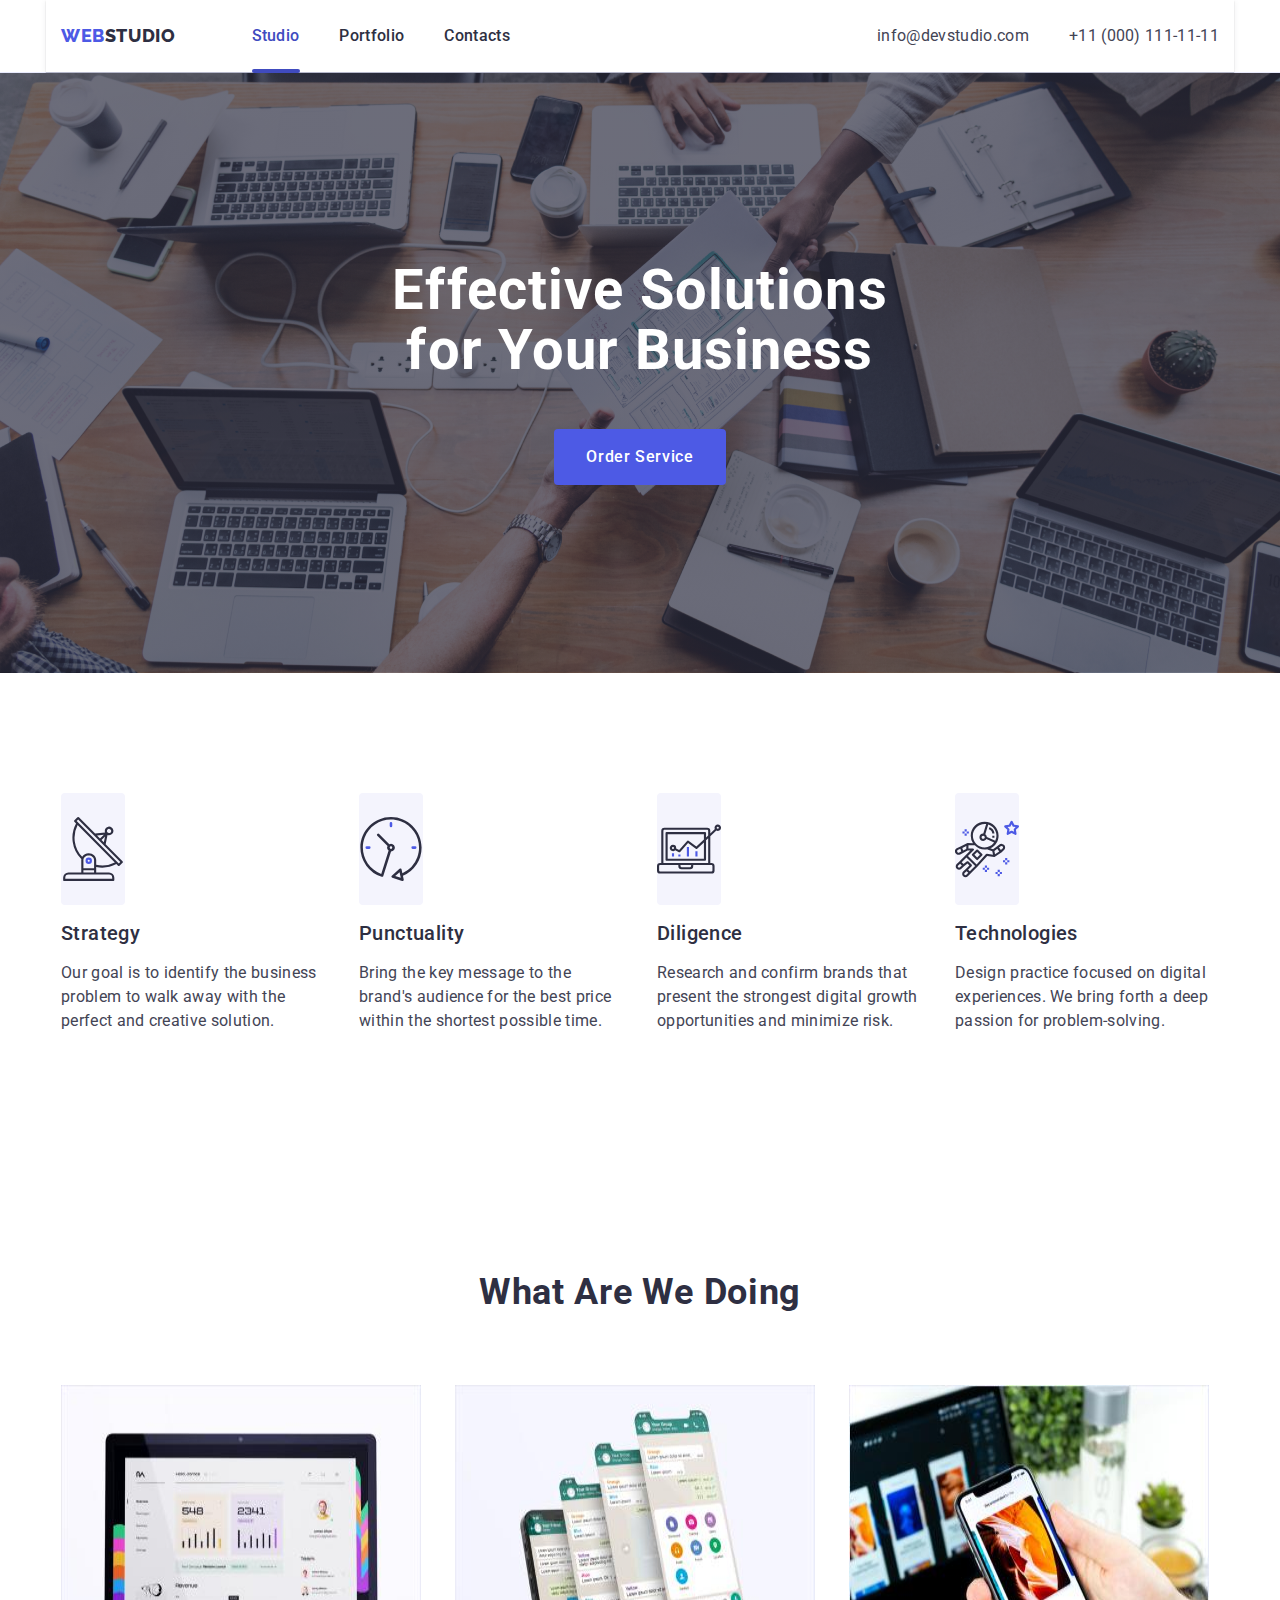
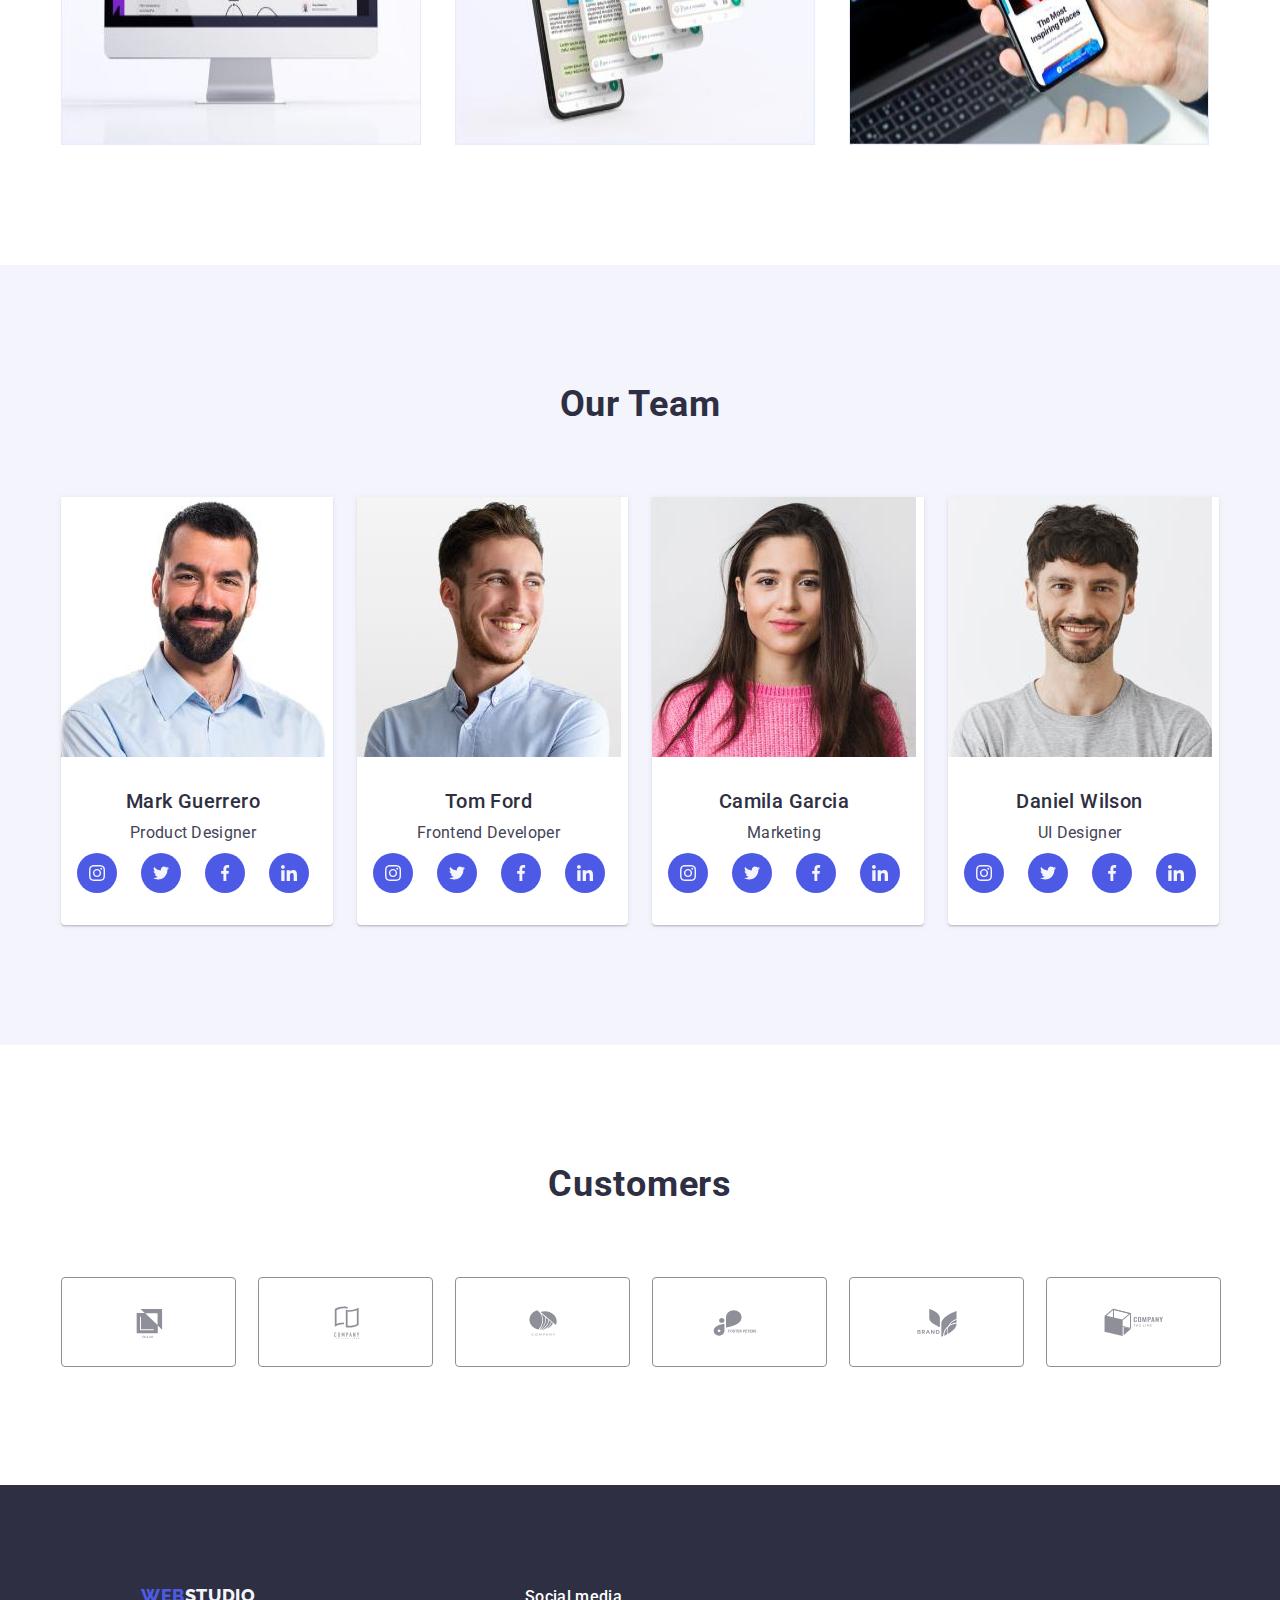
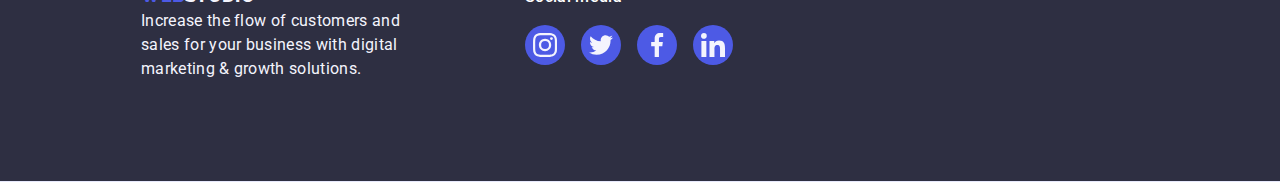
==== commit 91fbce46: "fixed" ====
--- a/css/styles.css
+++ b/css/styles.css
@@ -301,7 +301,8 @@
 
     opacity: 1;
     visibility: visible;
-    transition: opacity 250ms ease-in-out, visibility 250ms ease-in-out;
+    transition: opacity 250ms cubic-bezier(0.4, 0, 0.2, 1), 
+                visibility 250ms cubic-bezier(0.4, 0, 0.2, 1);
 }
 
 .modal {
@@ -316,8 +317,7 @@
     box-shadow: 0px 2px 1px 0px rgba(0, 0, 0, 0.20), 
         0px 1px 3px 0px rgba(0, 0, 0, 0.12), 
         0px 1px 1px 0px rgba(0, 0, 0, 0.14);
-    transition: transform 250ms cubic-bezier(0.4, 0, 0.2, 1),
-                opacity 250ms cubic-bezier(0.4, 0, 0.2, 1);
+    transition: transform 250ms cubic-bezier(0.4, 0, 0.2, 1);
 }
 
 .backdrop.is-hidden .modal{
@@ -459,6 +459,10 @@
     height: 40px;
  }
 
+.sotial-icons {
+    fill: var(--cloud)
+}
+
 .sotial-link {
     width: 100%;
     height: 100%;
@@ -472,7 +476,7 @@
 
 .sotial-link:hover,
 .sotial-link:focus {
-    background-color: var(--green);
+    background-color: var(--ocean); 
 }
 /* Customers section */
 
@@ -484,7 +488,6 @@
 .customers-item {
     width: calc((100% - 5*24px) / 6);
     height: 88px;
-    padding: 16px 32px;
 }
 
 .customer-link {
@@ -496,12 +499,18 @@
     align-items: center;
     justify-content: center;
     color: var(--lightslate);
+    transition: border-color 250ms cubic-bezier(0.4, 0, 0.2, 1),
+                color 250ms cubic-bezier(0.4, 0, 0.2, 1);;
 }
 
 .customer-link:hover,
 .customer-link:focus {
     border-color: var(--ocean);
     color: var(--ocean);
+}
+
+.customer-icon {
+    fill: currentColor;
 }
 
 /* PORTFOLIO */
@@ -583,7 +592,12 @@
     transition: box-shadow 250ms cubic-bezier(0.4, 0, 0.2, 1);
 }
 
-
+.card-link:hover,
+.card-link:focus {
+    box-shadow: 0px 1px 6px rgba(46, 47, 66, 0.08), 
+                0px 1px 1px rgba(46, 47, 66, 0.16), 
+                0px 2px 1px rgba(46, 47, 66, 0.08);
+}
 
 .card-wrapper {
     position: relative;
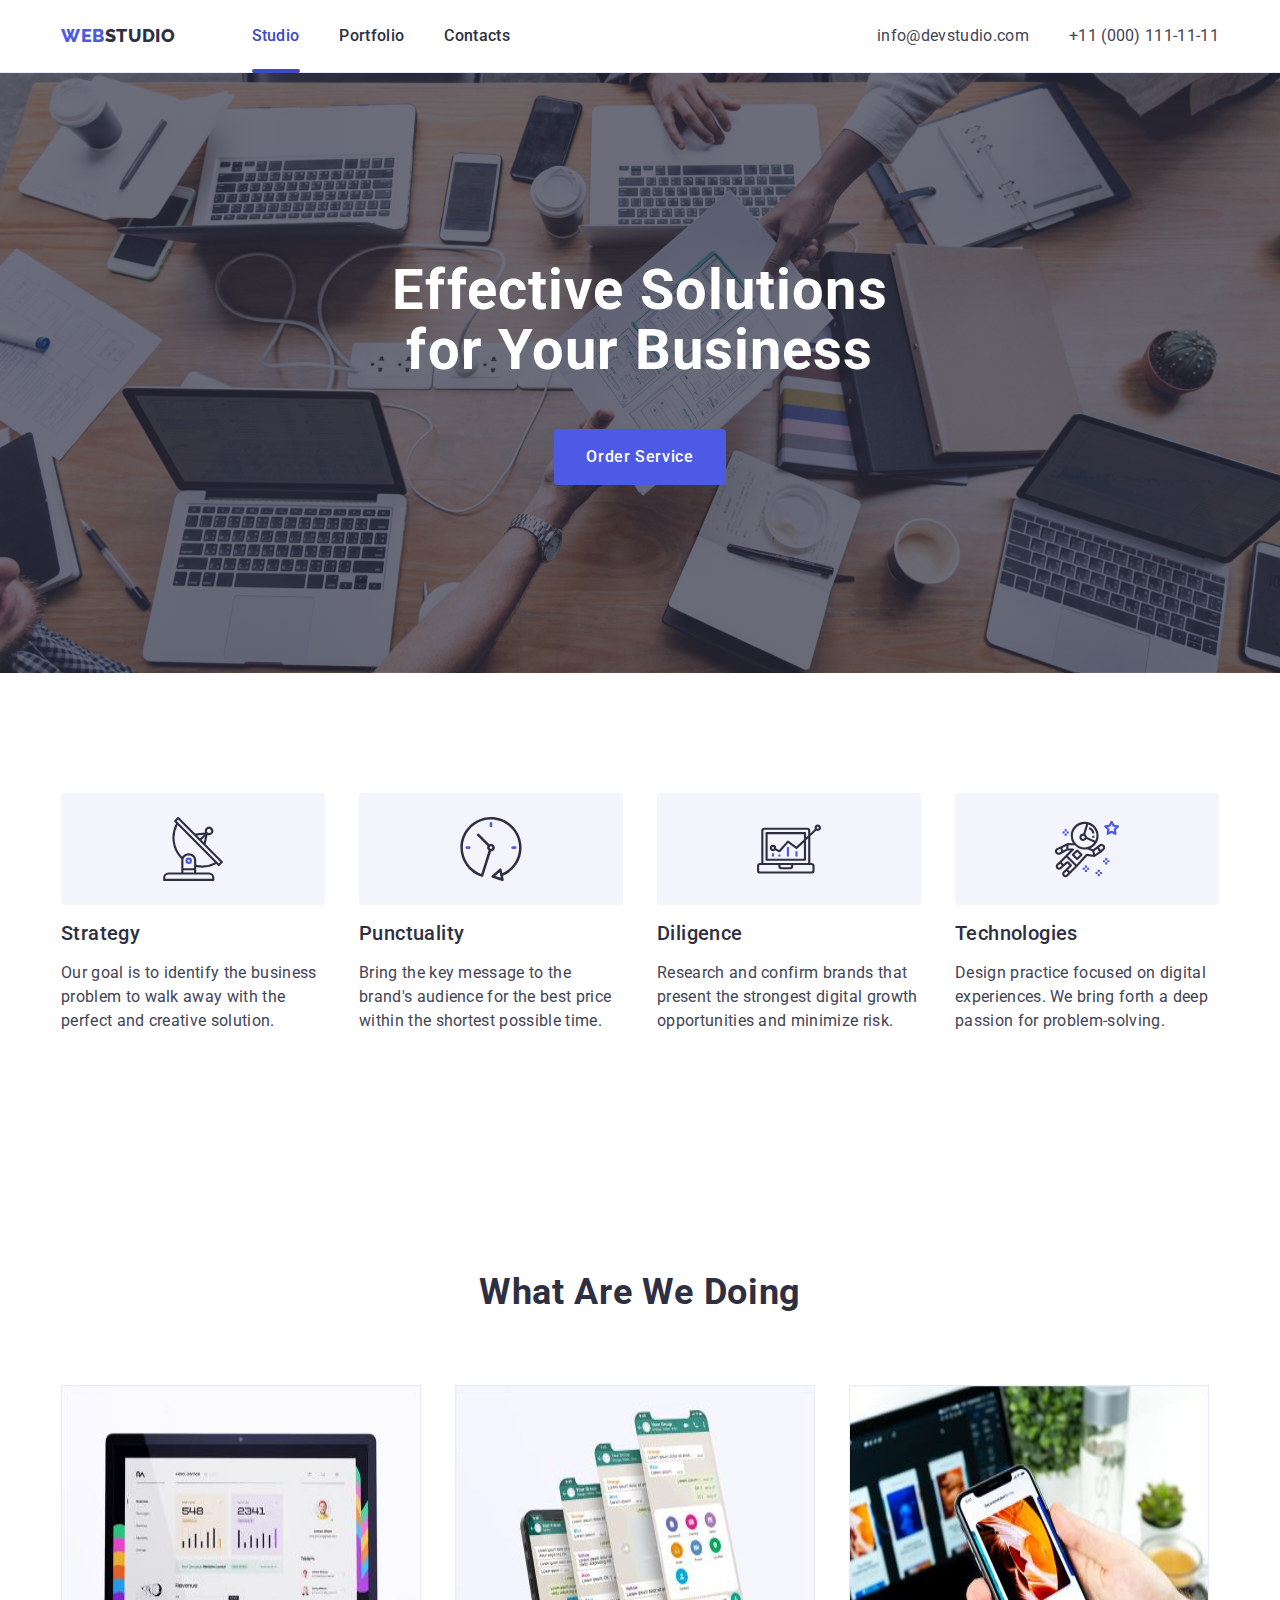
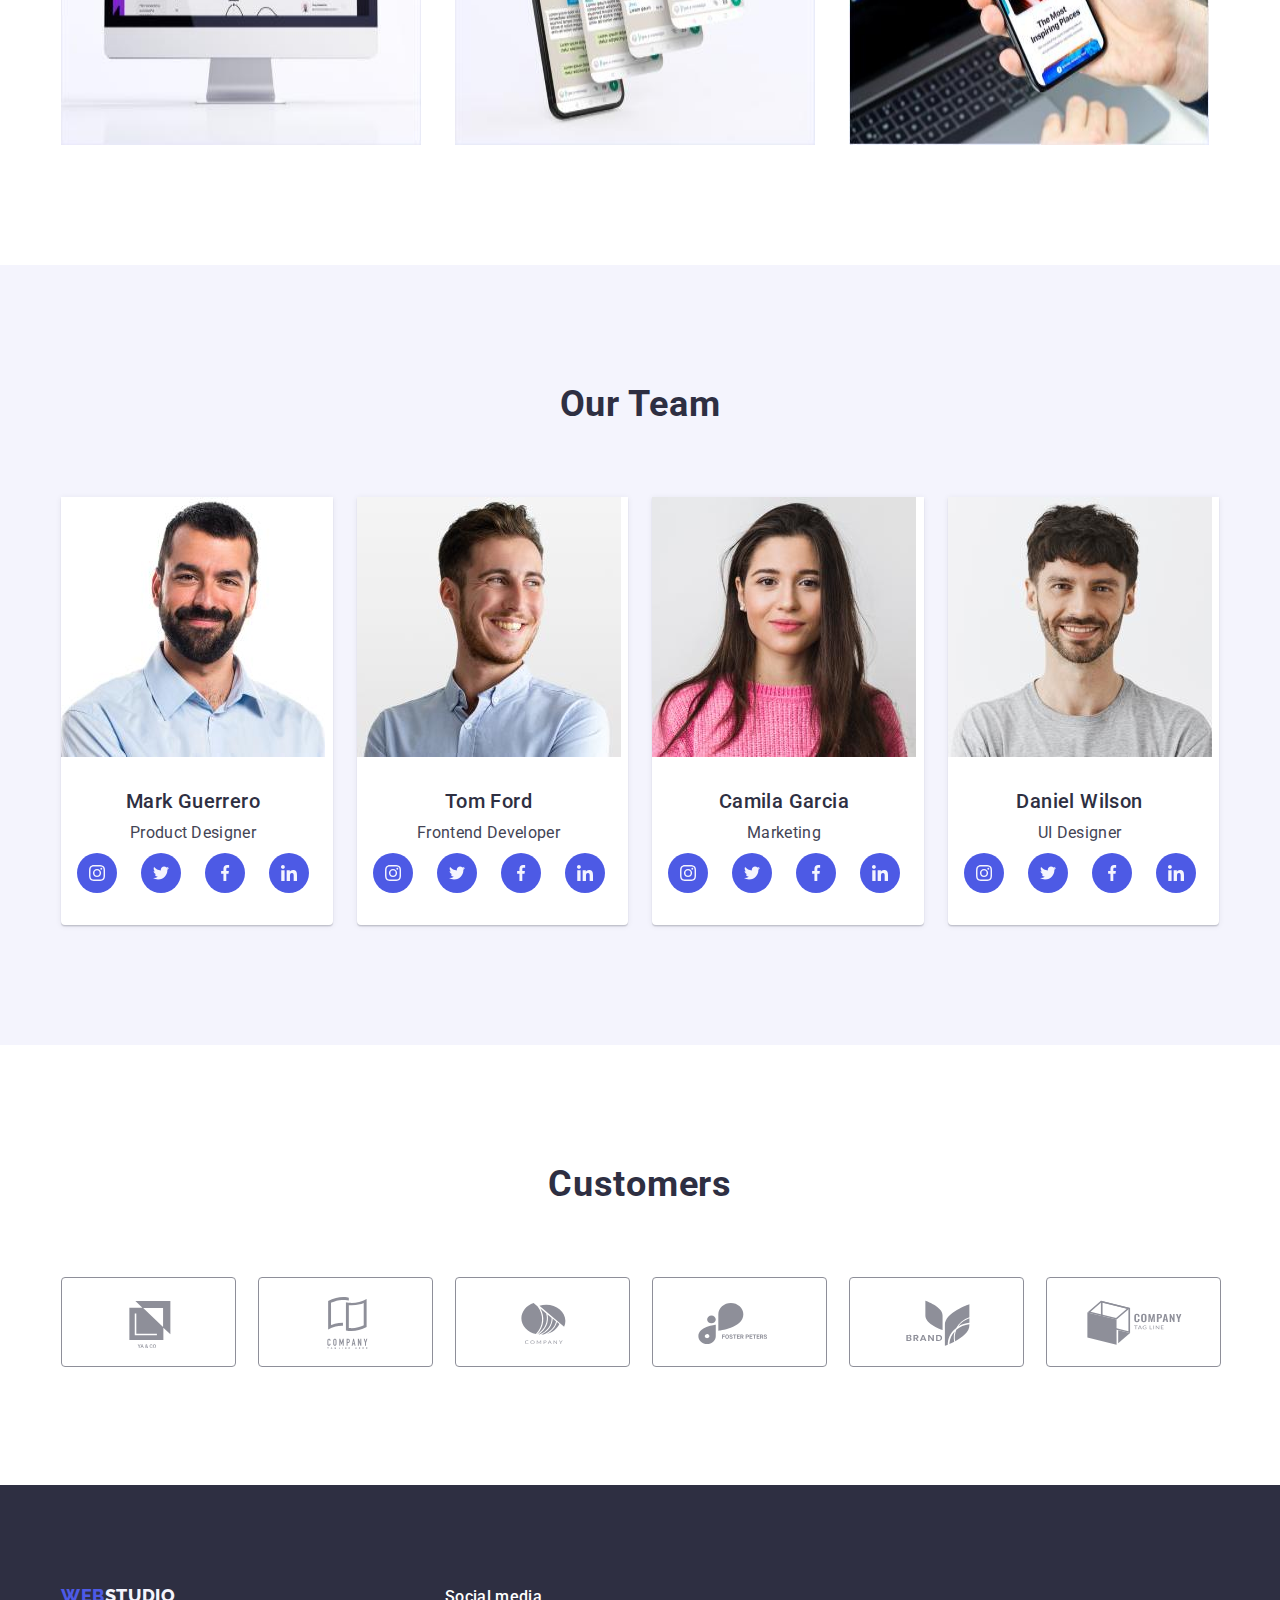
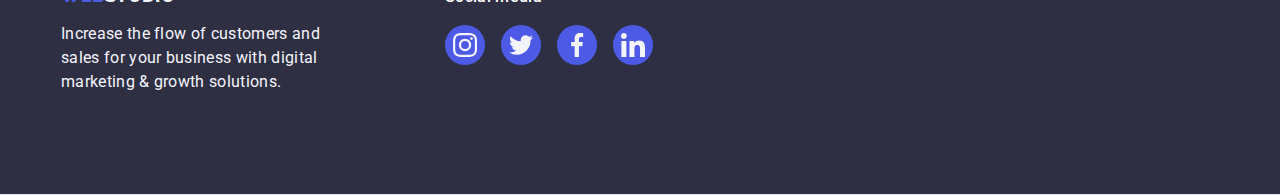
==== commit fb4ae189: "fixed" ====
--- a/index.html
+++ b/index.html
@@ -121,7 +121,7 @@
       </section>
       <!--Section 2-->
       <section class="section">
-        <div class="container">
+        <div class="doing container">
           <h2 class="heading-doing heading-tw">What are we doing</h2>
           <ul class="doing-container list">
             <li class="doing-item">
--- a/css/styles.css
+++ b/css/styles.css
@@ -102,10 +102,6 @@
 
 .header-container {
     display: flex;
-    align-items: center;
-    box-shadow: 0px 2px 1px rgba(46, 47, 66, 0.08), 
-                0px 1px 1px rgba(46, 47, 66, 0.16), 
-                0px 1px 6px rgba(46, 47, 66, 0.08);
 }
 
 .page-header {
@@ -384,6 +380,7 @@
     display: flex;
     align-items: center;
     justify-content: center;
+    width: 264px;
     height: 112px;
     background-color: var(--cloud);
     border-radius: 4px;
@@ -395,6 +392,10 @@
 
 .doing-item {
     width: calc((100% - 48px) / 3);
+}
+
+.doing {
+    padding-top: 0;
 }
 
 .doing-container {
@@ -573,7 +574,6 @@
 
 .portfolio-card {
     width: calc((100% - 48px) / 3);
-    border: 1px solid var(--cornflower);
     background-color: var(--white);
 }
 
@@ -632,7 +632,6 @@
     background-color: var(--navyblue);
     padding: 100px 0;
     margin: 0 auto;
-    min-width: 1440px;
 }
 
 .basement-cont {
@@ -666,6 +665,11 @@
 .container-base-logo {
     margin-right: 120px;
 }
+
+.container-base-logo .link-logo {
+    margin-bottom: 16px;
+}
+
 .base-icon {
     width: 40px;
     height: 40px;
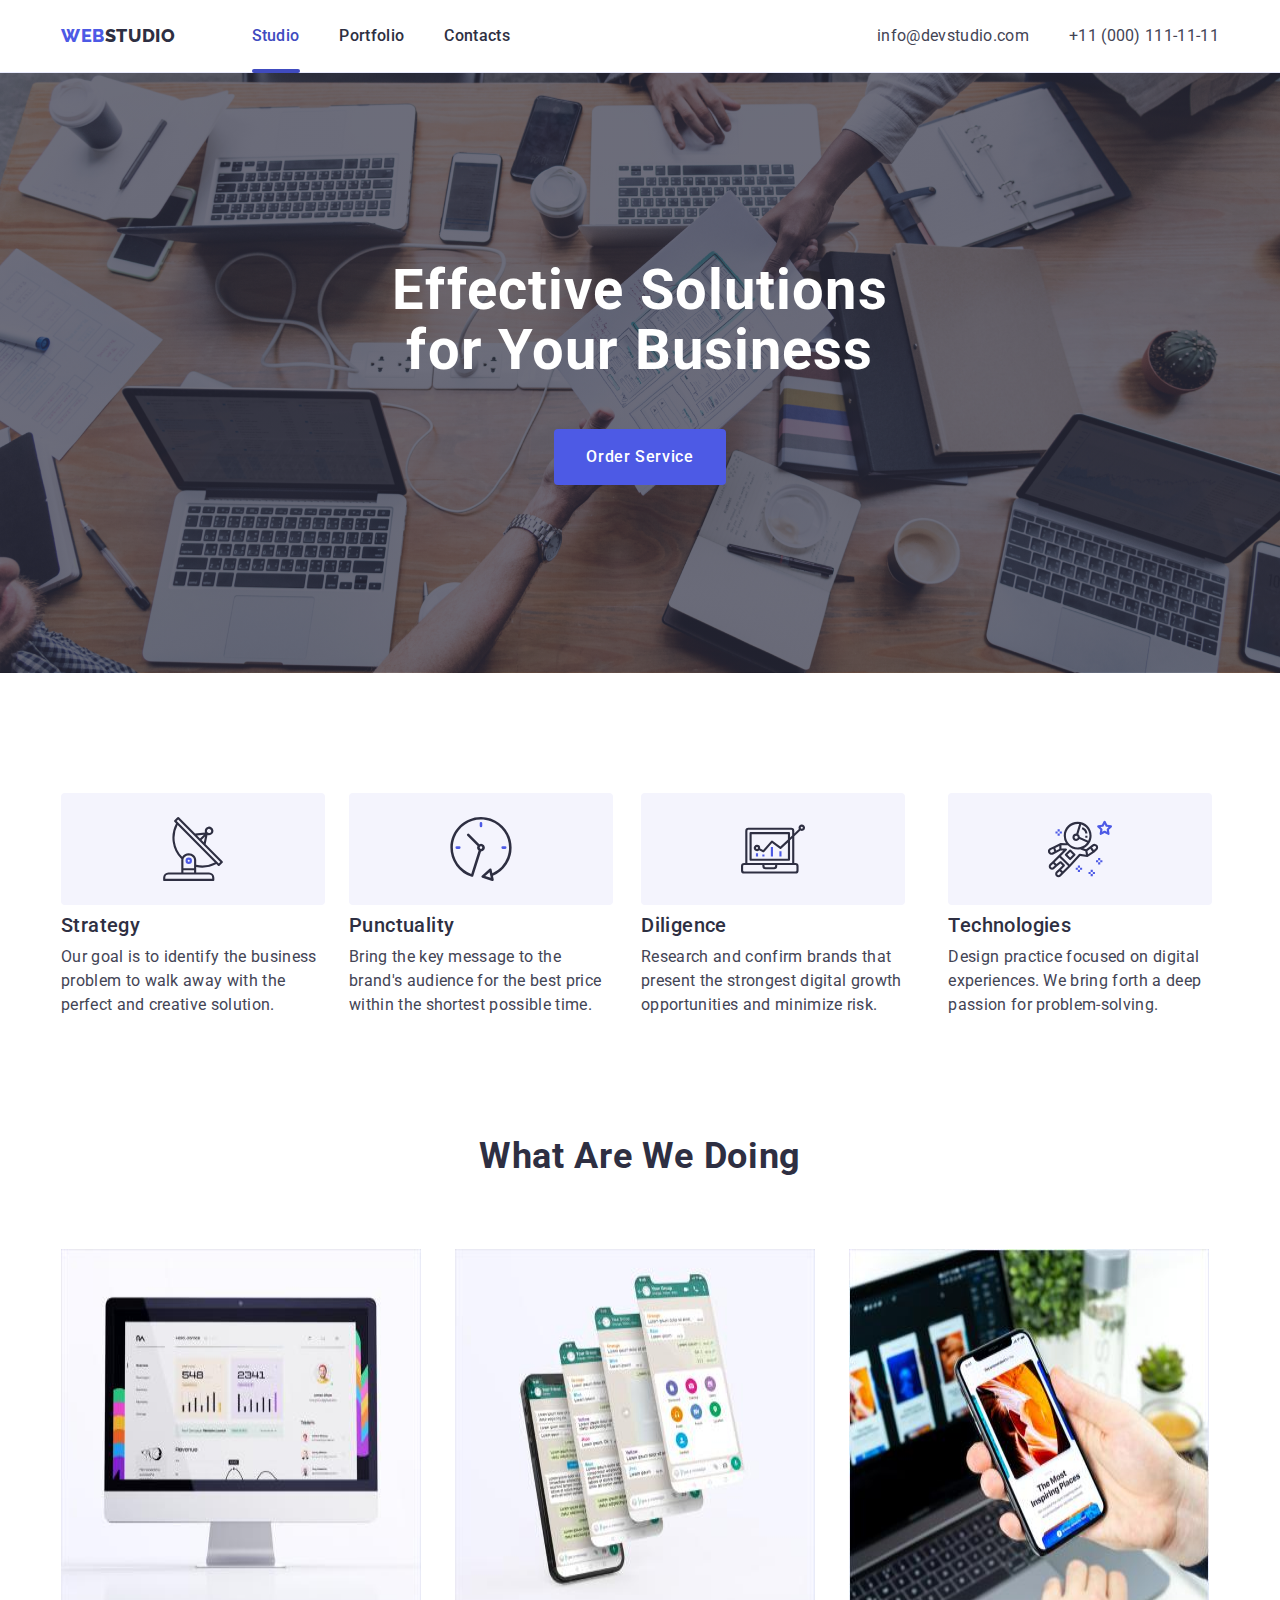
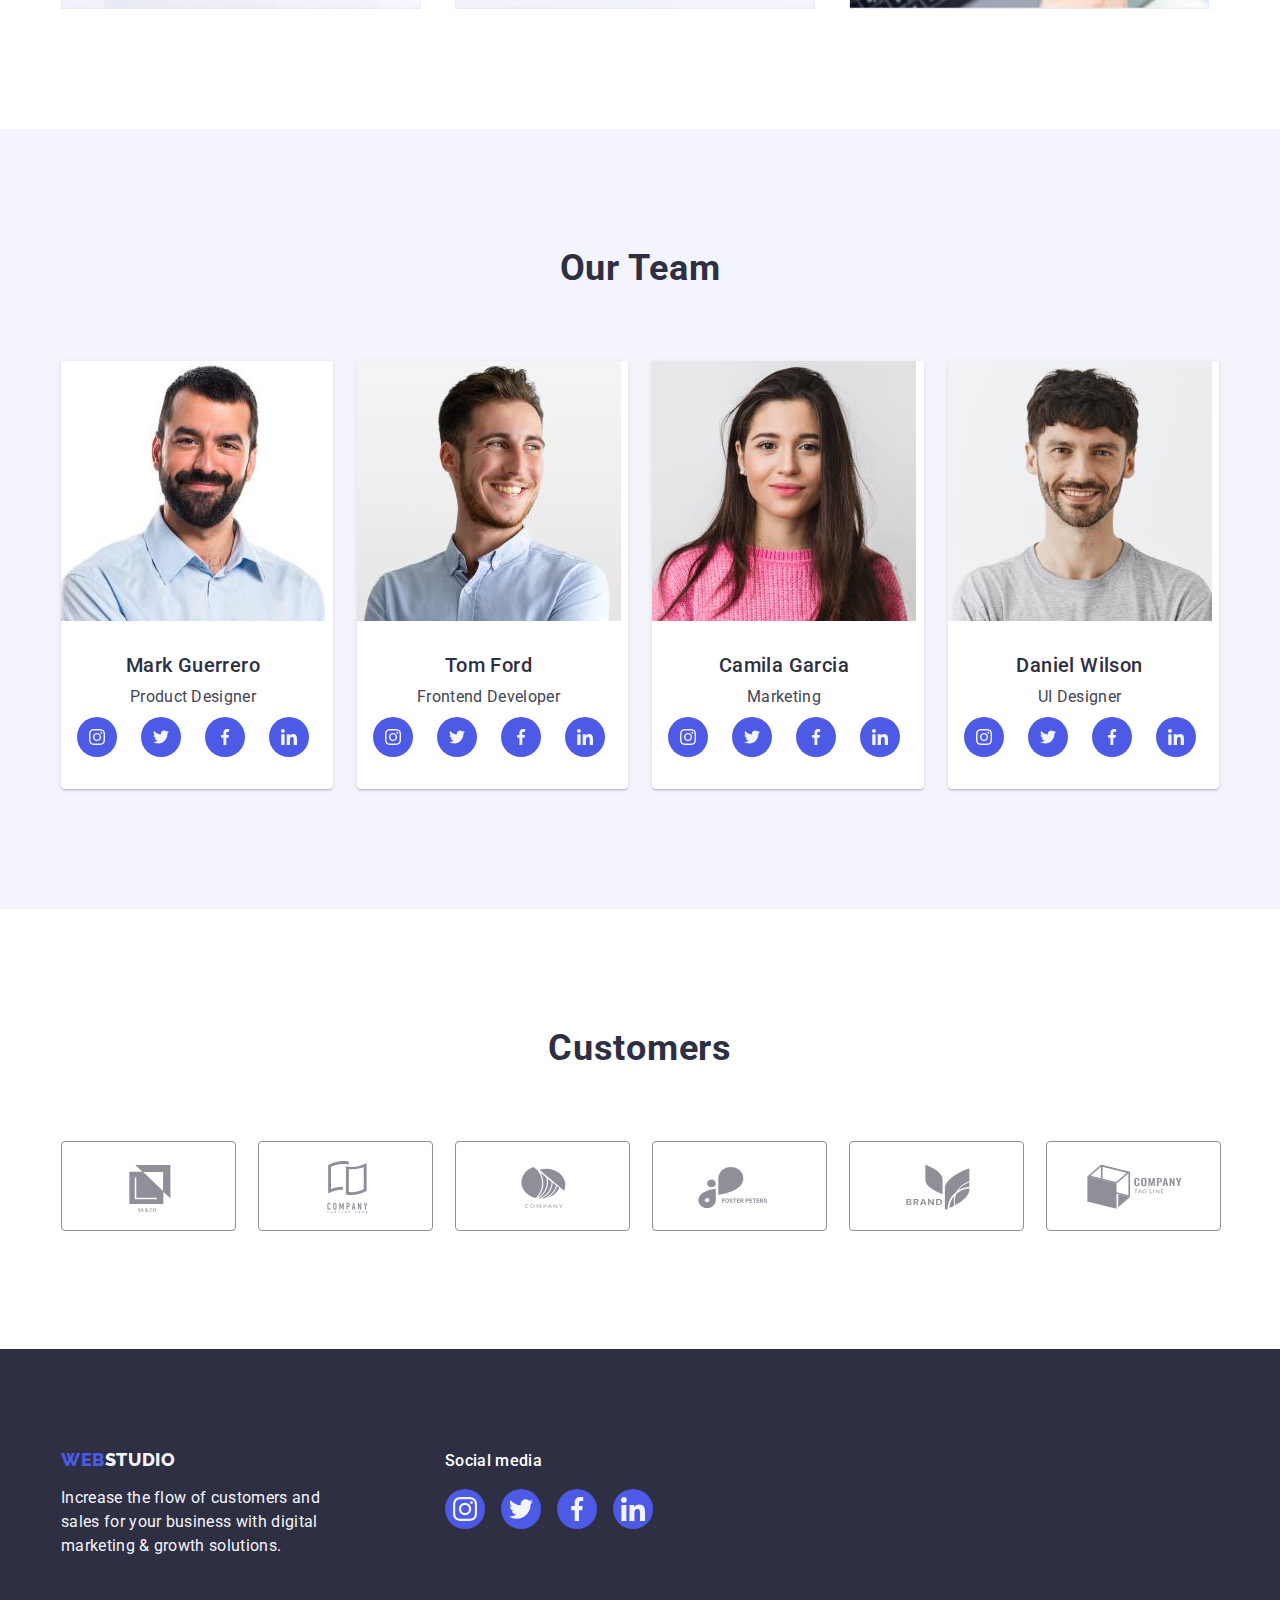
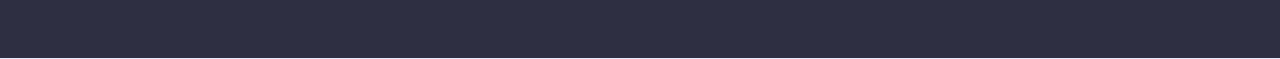
==== commit 45fc4c9d: "fixed" ====
--- a/index.html
+++ b/index.html
@@ -120,10 +120,10 @@
         </div>
       </section>
       <!--Section 2-->
-      <section class="section">
+      <section class="section doing-section">
         <div class="doing container">
           <h2 class="heading-doing heading-tw">What are we doing</h2>
-          <ul class="doing-container list">
+          <ul class="doing-list list">
             <li class="doing-item">
               <img
                 src="./images/screen.jpg"
--- a/css/styles.css
+++ b/css/styles.css
@@ -368,14 +368,6 @@
     gap: 24px;
 }
 
-.futures-item {
-    display: flex;
-    width: 264px;
-    flex-direction: column;
-    align-items: flex-start;
-    gap: 8px;
-}
-
 .futures-icons {
     display: flex;
     align-items: center;
@@ -394,16 +386,17 @@
     width: calc((100% - 48px) / 3);
 }
 
-.doing {
+.doing-section {
     padding-top: 0;
 }
 
-.doing-container {
+.doing-list {
     display: flex;
     gap: 24px;
 }
 
 /* Team section (4) */
+
 .team {
     background-color: var(--cloud);
     max-width: 1440px;
